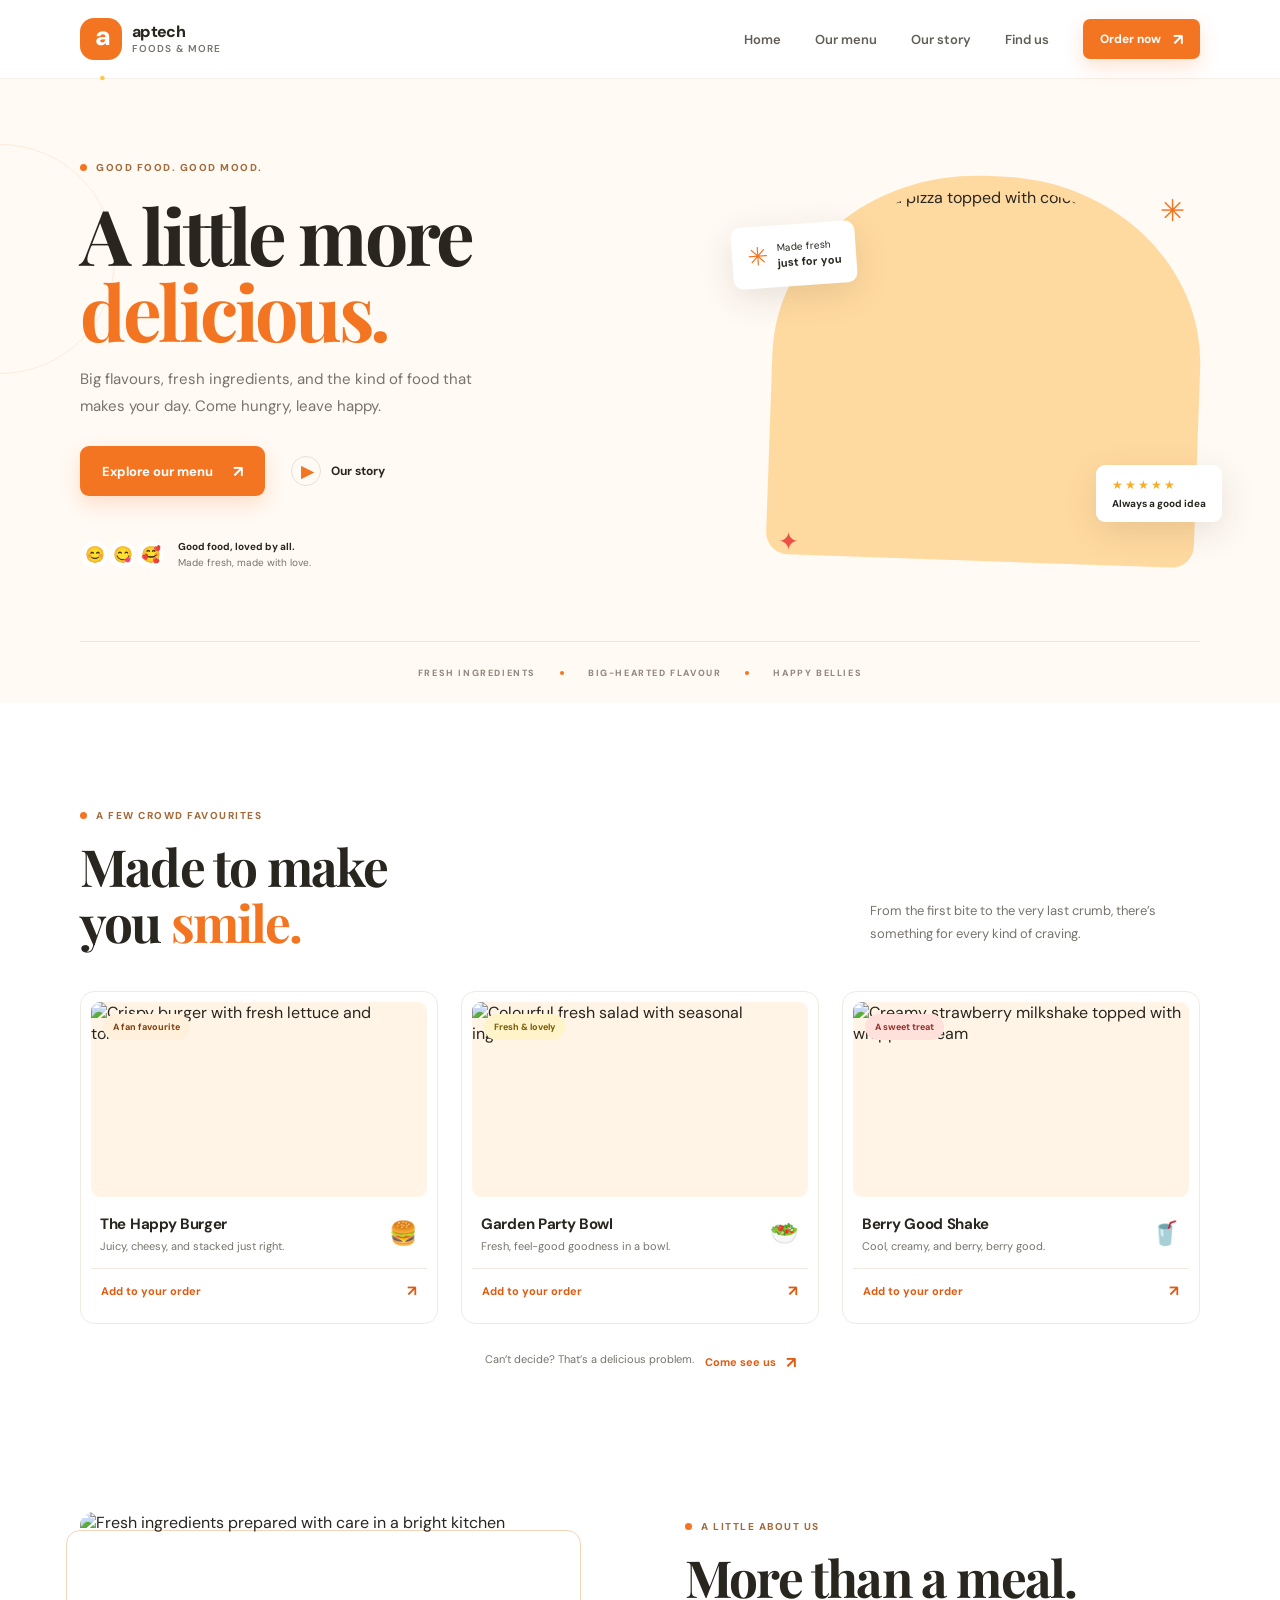
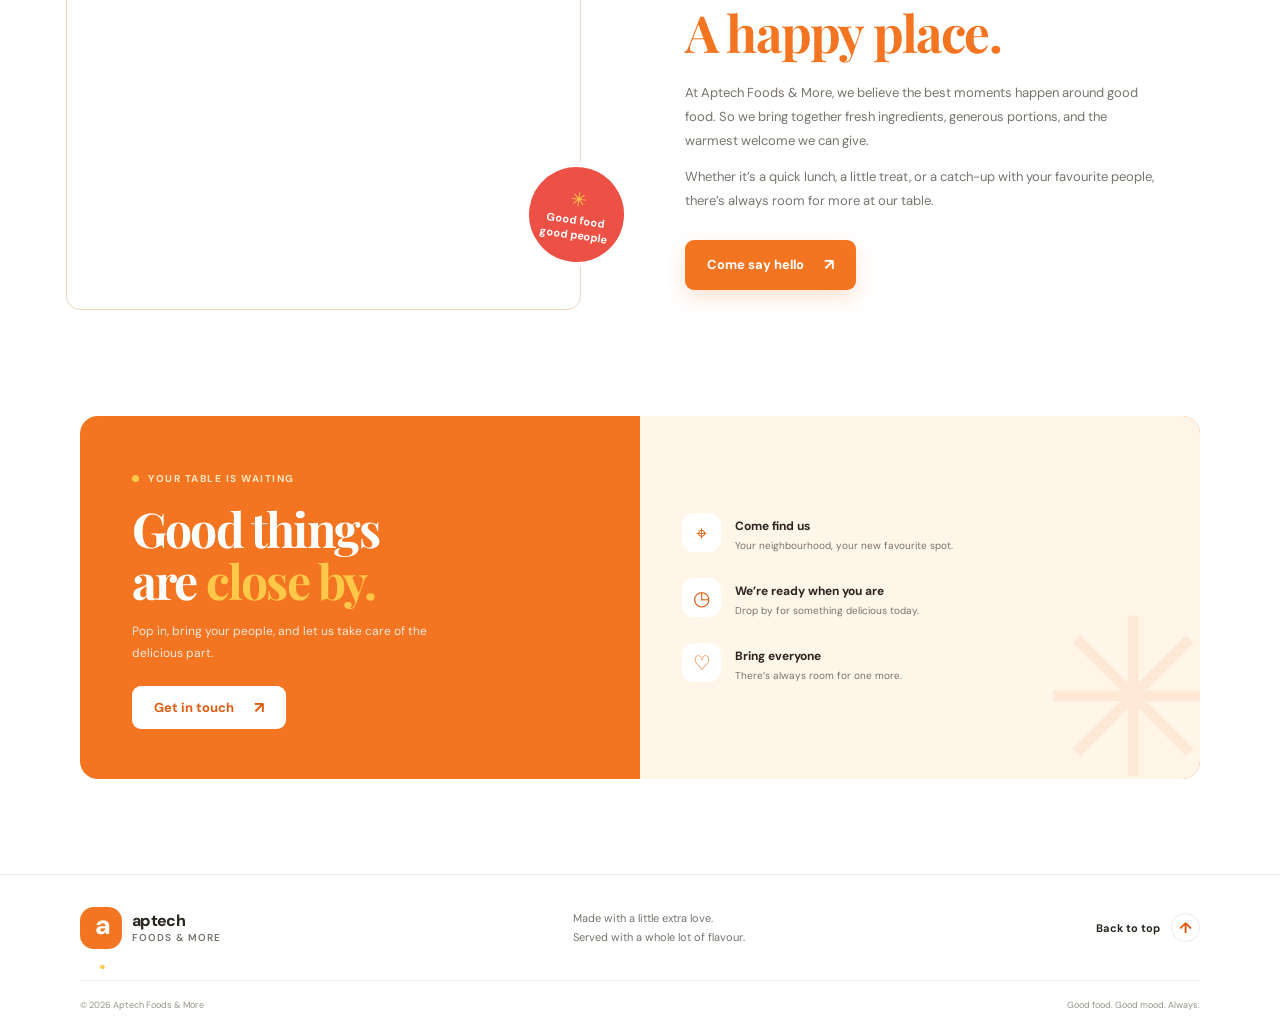
==== index.html @ 1d695ef2 "worked on the landing page" ====
<!DOCTYPE html>
<html lang="en">
<head>
  <meta charset="UTF-8">
  <meta name="viewport" content="width=device-width, initial-scale=1.0">
  <meta name="theme-color" content="#fffaf4">
  <meta name="description" content="Freshly made, joyfully served. Discover the bold flavours and feel-good food at Aptech Foods & More.">
  <title>Aptech Foods & More | A little more delicious</title>
  <link rel="preconnect" href="https://fonts.googleapis.com">
  <link rel="preconnect" href="https://fonts.gstatic.com" crossorigin>
  <link href="https://fonts.googleapis.com/css2?family=DM+Sans:wght@400;500;600;700;800&family=Playfair+Display:wght@700;800&display=swap" rel="stylesheet">
  <link rel="stylesheet" href="styles.css">
  <script src="script.js" defer></script>
</head>
<body>
  <header class="site-header">
    <nav class="nav container" aria-label="Main navigation">
      <a class="brand" href="#home" aria-label="Aptech Foods and More home">
        <span class="brand-mark" aria-hidden="true">a<span>.</span></span>
        <span class="brand-name">aptech <small>foods &amp; more</small></span>
      </a>
      <button class="menu-toggle" type="button" aria-label="Open navigation menu" aria-expanded="false" aria-controls="nav-links">
        <span></span><span></span>
      </button>
      <div class="nav-links" id="nav-links">
        <a href="#home">Home</a>
        <a href="#menu">Our menu</a>
        <a href="#story">Our story</a>
        <a href="#visit">Find us</a>
        <a class="button button-small nav-order" href="#menu">Order now <span aria-hidden="true">↗</span></a>
      </div>
    </nav>
  </header>

  <main>
    <section class="hero section-pad" id="home">
      <div class="hero-content container">
        <div class="hero-copy">
          <span class="eyebrow"><span class="eyebrow-dot"></span> GOOD FOOD. GOOD MOOD.</span>
          <h1>A little more<br> <span>delicious.</span></h1>
          <p>Big flavours, fresh ingredients, and the kind of food that makes your day. Come hungry, leave happy.</p>
          <div class="hero-actions">
            <a class="button" href="#menu">Explore our menu <span aria-hidden="true">↗</span></a>
            <a class="text-link" href="#story"><span class="play-icon" aria-hidden="true">▶</span> Our story</a>
          </div>
          <div class="hero-social-proof">
            <div class="avatar-stack" aria-hidden="true">
              <span>😊</span><span>😋</span><span>🥰</span>
            </div>
            <div><strong>Good food, loved by all.</strong><small>Made fresh, made with love.</small></div>
          </div>
        </div>
        <div class="hero-visual">
          <div class="hero-image-wrap">
            <img class="hero-image" src="https://images.unsplash.com/photo-1565299624946-b28f40a0ae38?auto=format&fit=crop&w=1100&q=85" alt="Freshly baked pizza topped with colourful vegetables" fetchpriority="high">
          </div>
          <div class="floating-note"><span class="note-star" aria-hidden="true">✳</span><span>Made fresh<br><strong>just for you</strong></span></div>
          <div class="floating-rating"><span aria-hidden="true">★★★★★</span><strong>Always a good idea</strong></div>
          <span class="hero-sparkle sparkle-one" aria-hidden="true">✳</span>
          <span class="hero-sparkle sparkle-two" aria-hidden="true">✦</span>
        </div>
      </div>
      <div class="hero-bottom container">
        <span>FRESH INGREDIENTS</span><span class="bottom-divider"></span><span>BIG-HEARTED FLAVOUR</span><span class="bottom-divider"></span><span>HAPPY BELLIES</span>
      </div>
    </section>

    <section class="menu-section section-pad" id="menu">
      <div class="container">
        <div class="section-heading">
          <div><span class="eyebrow"><span class="eyebrow-dot"></span> A FEW CROWD FAVOURITES</span><h2>Made to make<br>you <span>smile.</span></h2></div>
          <p>From the first bite to the very last crumb, there’s something for every kind of craving.</p>
        </div>
        <div class="menu-grid">
          <article class="menu-card">
            <div class="menu-image"><img src="https://images.unsplash.com/photo-1565299507177-b0ac66763828?auto=format&fit=crop&w=800&q=80" alt="Crispy burger with fresh lettuce and tomato" loading="lazy"><span class="menu-tag">A fan favourite</span></div>
            <div class="menu-info"><div><h3>The Happy Burger</h3><p>Juicy, cheesy, and stacked just right.</p></div><span class="menu-emoji" aria-hidden="true">🍔</span></div>
            <button class="menu-order" type="button" data-item="The Happy Burger">Add to your order <span aria-hidden="true">↗</span></button>
          </article>
          <article class="menu-card">
            <div class="menu-image"><img src="https://images.unsplash.com/photo-1579751626657-72bc17010498?auto=format&fit=crop&w=800&q=80" alt="Colourful fresh salad with seasonal ingredients" loading="lazy"><span class="menu-tag tag-yellow">Fresh &amp; lovely</span></div>
            <div class="menu-info"><div><h3>Garden Party Bowl</h3><p>Fresh, feel-good goodness in a bowl.</p></div><span class="menu-emoji" aria-hidden="true">🥗</span></div>
            <button class="menu-order" type="button" data-item="Garden Party Bowl">Add to your order <span aria-hidden="true">↗</span></button>
          </article>
          <article class="menu-card">
            <div class="menu-image"><img src="https://images.unsplash.com/photo-1570197788417-0e82375c9371?auto=format&fit=crop&w=800&q=80" alt="Creamy strawberry milkshake topped with whipped cream" loading="lazy"><span class="menu-tag tag-red">A sweet treat</span></div>
            <div class="menu-info"><div><h3>Berry Good Shake</h3><p>Cool, creamy, and berry, berry good.</p></div><span class="menu-emoji" aria-hidden="true">🥤</span></div>
            <button class="menu-order" type="button" data-item="Berry Good Shake">Add to your order <span aria-hidden="true">↗</span></button>
          </article>
        </div>
        <div class="menu-bottom"><span>Can’t decide? That’s a delicious problem.</span><a class="text-link" href="#visit">Come see us <span aria-hidden="true">↗</span></a></div>
      </div>
    </section>

    <section class="story-section section-pad" id="story">
      <div class="container story-grid">
        <div class="story-visual">
          <img src="https://images.unsplash.com/photo-1556911220-e15b29be8c8f?auto=format&fit=crop&w=1100&q=85" alt="Fresh ingredients prepared with care in a bright kitchen" loading="lazy">
          <div class="story-sticker"><span>✳</span><strong>Good food<br>good people</strong></div>
        </div>
        <div class="story-copy">
          <span class="eyebrow"><span class="eyebrow-dot"></span> A LITTLE ABOUT US</span>
          <h2>More than a meal.<br><span>A happy place.</span></h2>
          <p>At Aptech Foods &amp; More, we believe the best moments happen around good food. So we bring together fresh ingredients, generous portions, and the warmest welcome we can give.</p>
          <p>Whether it’s a quick lunch, a little treat, or a catch-up with your favourite people, there’s always room for more at our table.</p>
          <a class="button" href="#visit">Come say hello <span aria-hidden="true">↗</span></a>
        </div>
      </div>
    </section>

    <section class="visit-section section-pad" id="visit">
      <div class="container visit-card">
        <div class="visit-copy">
          <span class="eyebrow"><span class="eyebrow-dot"></span> YOUR TABLE IS WAITING</span>
          <h2>Good things<br>are <span>close by.</span></h2>
          <p>Pop in, bring your people, and let us take care of the delicious part.</p>
          <a class="button button-light" href="mailto:hello@aptechfoods.com?subject=Hello%20Aptech%20Foods">Get in touch <span aria-hidden="true">↗</span></a>
        </div>
        <div class="visit-details">
          <div><span class="detail-icon" aria-hidden="true">⌖</span><div><strong>Come find us</strong><p>Your neighbourhood, your new favourite spot.</p></div></div>
          <div><span class="detail-icon" aria-hidden="true">◷</span><div><strong>We’re ready when you are</strong><p>Drop by for something delicious today.</p></div></div>
          <div><span class="detail-icon" aria-hidden="true">♡</span><div><strong>Bring everyone</strong><p>There’s always room for one more.</p></div></div>
          <span class="visit-decoration" aria-hidden="true">✳</span>
        </div>
      </div>
    </section>
  </main>

  <footer class="footer">
    <div class="container footer-main">
      <a class="brand footer-brand" href="#home"><span class="brand-mark">a<span>.</span></span><span class="brand-name">aptech <small>foods &amp; more</small></span></a>
      <p>Made with a little extra love.<br>Served with a whole lot of flavour.</p>
      <a class="back-top" href="#home">Back to top <span aria-hidden="true">↑</span></a>
    </div>
    <div class="container footer-bottom"><span>© <span id="year"></span> Aptech Foods &amp; More</span><span>Good food. Good mood. Always.</span></div>
  </footer>

  <div class="toast" role="status" aria-live="polite"></div>
</body>
</html>
---- styles.css ----
:root {
  --orange: #f47521;
  --orange-dark: #df5b10;
  --yellow: #ffc849;
  --red: #ed5145;
  --ink: #29251f;
  --muted: #77736d;
  --cream: #fffaf4;
  --line: #f0eae2;
  --font-body: "DM Sans", sans-serif;
  --font-display: "Playfair Display", Georgia, serif;
}

*, *::before, *::after { box-sizing: border-box; }
html { scroll-behavior: smooth; scroll-padding-top: 88px; }
body { margin: 0; color: var(--ink); background: #fff; font-family: var(--font-body); -webkit-font-smoothing: antialiased; }
img { display: block; max-width: 100%; }
a { color: inherit; text-decoration: none; }
button { font: inherit; }
.container { width: min(1120px, calc(100% - 48px)); margin-inline: auto; }
.section-pad { padding-block: 104px; }

.site-header { position: sticky; top: 0; z-index: 10; background: rgba(255, 255, 255, .94); border-bottom: 1px solid rgba(240, 234, 226, .7); backdrop-filter: blur(14px); }
.nav { display: flex; height: 78px; align-items: center; justify-content: space-between; }
.brand { display: inline-flex; align-items: center; gap: 10px; }
.brand-mark { display: grid; width: 42px; height: 42px; place-items: center; border-radius: 14px; color: white; background: var(--orange); font-size: 27px; font-weight: 800; letter-spacing: -3px; }
.brand-mark span { color: var(--yellow); }
.brand-name { font-size: 16px; font-weight: 800; line-height: 1.05; letter-spacing: -.7px; }
.brand-name small { display: block; margin-top: 3px; color: var(--muted); font-size: 10px; font-weight: 600; letter-spacing: 1.1px; text-transform: uppercase; }
.nav-links { display: flex; align-items: center; gap: 34px; }
.nav-links > a:not(.button) { color: #625d57; font-size: 13px; font-weight: 600; transition: color .2s ease; }
.nav-links > a:not(.button):hover { color: var(--orange-dark); }
.button { display: inline-flex; min-height: 50px; align-items: center; justify-content: center; gap: 20px; padding: 0 22px; border: 0; border-radius: 9px; color: #fff; background: var(--orange); font-size: 13px; font-weight: 700; box-shadow: 0 8px 20px rgba(244, 117, 33, .2); transition: transform .2s ease, background .2s ease, box-shadow .2s ease; }
.button:hover { transform: translateY(-2px); background: var(--orange-dark); box-shadow: 0 11px 24px rgba(244, 117, 33, .27); }
.button span, .text-link span:last-child { font-size: 16px; }
.button-small { min-height: 40px; padding-inline: 17px; border-radius: 7px; gap: 12px; font-size: 12px; }
.menu-toggle { display: none; }

.hero { position: relative; overflow: hidden; padding-top: 72px; padding-bottom: 0; background: var(--cream); }
.hero::before { position: absolute; top: 65px; left: -115px; width: 230px; height: 230px; border: 1px solid rgba(244, 117, 33, .12); border-radius: 50%; content: ""; }
.hero-content { display: grid; min-height: 490px; grid-template-columns: .95fr 1.05fr; align-items: center; gap: 64px; padding-bottom: 55px; }
.hero-copy { position: relative; z-index: 1; padding-bottom: 12px; }
.eyebrow { display: inline-flex; align-items: center; gap: 9px; color: #a36b3c; font-size: 10px; font-weight: 800; letter-spacing: 1.5px; }
.eyebrow-dot { width: 7px; height: 7px; border-radius: 50%; background: var(--orange); }
h1, h2, h3, p { margin-top: 0; }
.hero h1 { margin: 20px 0 18px; font-family: var(--font-display); font-size: clamp(52px, 6vw, 78px); line-height: .99; letter-spacing: -3.3px; }
.hero h1 span, .section-heading h2 span, .story-copy h2 span, .visit-copy h2 span { color: var(--orange); }
.hero-copy > p { max-width: 405px; margin-bottom: 26px; color: var(--muted); font-size: 15px; line-height: 1.8; }
.hero-actions { display: flex; align-items: center; gap: 26px; }
.text-link { display: inline-flex; align-items: center; gap: 10px; font-size: 12px; font-weight: 700; transition: color .2s ease; }
.text-link:hover { color: var(--orange-dark); }
.play-icon { display: grid; width: 30px; height: 30px; place-items: center; padding-left: 2px; border: 1px solid #eadfd3; border-radius: 50%; color: var(--orange); font-size: 9px; }
.hero-social-proof { display: flex; align-items: center; gap: 12px; margin-top: 43px; }
.avatar-stack { display: flex; padding-left: 2px; }
.avatar-stack span { display: grid; width: 31px; height: 31px; margin-left: -3px; place-items: center; border: 2px solid var(--cream); border-radius: 50%; background: #fff; font-size: 16px; }
.hero-social-proof strong, .hero-social-proof small { display: block; }
.hero-social-proof strong { font-size: 10px; }
.hero-social-proof small { margin-top: 3px; color: var(--muted); font-size: 10px; }
.hero-visual { position: relative; max-width: 525px; margin-left: auto; }
.hero-image-wrap { position: relative; width: 100%; height: 385px; padding: 11px; border-radius: 48% 48% 22px 22px; background: #ffdaa0; transform: rotate(2deg); }
.hero-image { width: 100%; height: 100%; border-radius: 48% 48% 16px 16px; object-fit: cover; transform: rotate(-2deg); }
.floating-note { position: absolute; top: 48px; left: -40px; display: flex; align-items: center; gap: 9px; padding: 12px 15px; border-radius: 10px; background: white; box-shadow: 0 10px 35px rgba(68, 44, 22, .12); font-size: 10px; line-height: 1.5; transform: rotate(-4deg); }
.floating-note strong { font-size: 11px; }
.note-star { color: var(--orange); font-size: 25px; }
.floating-rating { position: absolute; right: -22px; bottom: 39px; display: grid; gap: 4px; padding: 12px 16px; border-radius: 9px; background: white; box-shadow: 0 10px 35px rgba(68, 44, 22, .12); font-size: 10px; }
.floating-rating span { color: #f6ae29; font-size: 12px; letter-spacing: 2px; }
.hero-sparkle { position: absolute; color: var(--orange); }
.sparkle-one { top: 15px; right: 15px; font-size: 30px; }
.sparkle-two { bottom: 3px; left: 6px; color: var(--red); font-size: 25px; }
.hero-bottom { display: flex; min-height: 62px; align-items: center; justify-content: center; gap: 24px; border-top: 1px solid #efe6da; color: #91887e; font-size: 9px; font-weight: 800; letter-spacing: 1.6px; }
.bottom-divider { width: 4px; height: 4px; border-radius: 50%; background: var(--orange); }

.menu-section { padding-top: 100px; }
.section-heading { display: flex; align-items: end; justify-content: space-between; gap: 30px; margin-bottom: 40px; }
.section-heading h2, .story-copy h2, .visit-copy h2 { margin: 15px 0 0; font-family: var(--font-display); font-size: clamp(39px, 4vw, 52px); line-height: 1.09; letter-spacing: -1.8px; }
.section-heading > p { max-width: 330px; margin-bottom: 5px; color: var(--muted); font-size: 13px; line-height: 1.8; }
.menu-grid { display: grid; grid-template-columns: repeat(3, 1fr); gap: 23px; }
.menu-card { overflow: hidden; padding: 10px; border: 1px solid var(--line); border-radius: 14px; background: white; transition: transform .25s ease, box-shadow .25s ease; }
.menu-card:hover { transform: translateY(-5px); box-shadow: 0 16px 36px rgba(51, 37, 21, .09); }
.menu-image { position: relative; overflow: hidden; height: 195px; border-radius: 9px; background: #fff4e6; }
.menu-image img { width: 100%; height: 100%; object-fit: cover; transition: transform .35s ease; }
.menu-card:hover .menu-image img { transform: scale(1.04); }
.menu-tag { position: absolute; top: 12px; left: 12px; padding: 7px 10px; border-radius: 20px; color: #813d0e; background: #fff0db; font-size: 9px; font-weight: 700; }
.tag-yellow { color: #795b05; background: #fff3c9; }
.tag-red { color: #942e27; background: #ffe1dc; }
.menu-info { display: flex; align-items: center; justify-content: space-between; padding: 17px 9px 15px; }
.menu-info h3 { margin-bottom: 5px; font-size: 15px; letter-spacing: -.3px; }
.menu-info p { margin: 0; color: var(--muted); font-size: 11px; }
.menu-emoji { font-size: 23px; }
.menu-order { display: flex; width: 100%; align-items: center; justify-content: space-between; padding: 12px 10px; border: 0; border-top: 1px solid var(--line); color: var(--orange-dark); background: transparent; cursor: pointer; font-size: 11px; font-weight: 700; transition: color .2s ease; }
.menu-order:hover { color: var(--red); }
.menu-order span { font-size: 15px; }
.menu-bottom { display: flex; justify-content: center; gap: 11px; margin-top: 28px; color: var(--muted); font-size: 11px; }
.menu-bottom .text-link { color: var(--orange-dark); font-size: 11px; }

.story-section { padding-top: 35px; }
.story-grid { display: grid; grid-template-columns: 1fr 1fr; align-items: center; gap: 90px; }
.story-visual { position: relative; height: 380px; }
.story-visual::before { position: absolute; top: 18px; left: -14px; width: 100%; height: 100%; border: 1px solid #f3d5b8; border-radius: 14px; content: ""; }
.story-visual > img { position: relative; width: 100%; height: 100%; border-radius: 14px; object-fit: cover; }
.story-sticker { position: absolute; right: -34px; bottom: 25px; display: grid; width: 105px; height: 105px; place-content: center; border: 5px solid white; border-radius: 50%; color: white; background: var(--red); text-align: center; transform: rotate(8deg); }
.story-sticker span { margin-bottom: 1px; color: var(--yellow); font-size: 19px; }
.story-sticker strong { font-size: 11px; line-height: 1.35; }
.story-copy h2 { margin-bottom: 20px; }
.story-copy > p { max-width: 470px; margin-bottom: 12px; color: var(--muted); font-size: 13px; line-height: 1.85; }
.story-copy .button { margin-top: 14px; }

.visit-section { padding-top: 20px; padding-bottom: 95px; }
.visit-card { display: grid; min-height: 330px; grid-template-columns: 1fr 1fr; overflow: hidden; border-radius: 18px; background: var(--orange); }
.visit-copy { padding: 50px 52px; color: white; }
.visit-copy .eyebrow { color: #ffe5bf; }
.visit-copy .eyebrow-dot { background: var(--yellow); }
.visit-copy h2 { margin-bottom: 15px; font-size: 48px; }
.visit-copy h2 span { color: var(--yellow); }
.visit-copy > p { max-width: 320px; margin-bottom: 22px; color: rgba(255,255,255,.84); font-size: 12px; line-height: 1.8; }
.button-light { min-height: 43px; color: var(--orange-dark); background: white; box-shadow: none; }
.button-light:hover { color: var(--orange-dark); background: #fff3dc; box-shadow: none; }
.visit-details { position: relative; display: grid; align-content: center; gap: 26px; overflow: hidden; padding: 38px 42px; background: #fff5e9; }
.visit-details > div { position: relative; z-index: 1; display: flex; align-items: center; gap: 14px; }
.detail-icon { display: grid; width: 39px; height: 39px; flex: 0 0 auto; place-items: center; border-radius: 12px; color: var(--orange-dark); background: white; font-size: 20px; }
.visit-details strong { font-size: 12px; }
.visit-details p { margin: 4px 0 0; color: var(--muted); font-size: 10px; }
.visit-decoration { position: absolute; right: -25px; bottom: -65px; color: rgba(244, 117, 33, .09); font-size: 220px; }

.footer { border-top: 1px solid var(--line); }
.footer-main { display: flex; min-height: 105px; align-items: center; justify-content: space-between; }
.footer-main > p { margin: 0; color: var(--muted); font-size: 11px; line-height: 1.7; }
.back-top { display: inline-flex; align-items: center; gap: 11px; font-size: 11px; font-weight: 700; }
.back-top span { display: grid; width: 29px; height: 29px; place-items: center; border: 1px solid var(--line); border-radius: 50%; color: var(--orange-dark); font-size: 15px; }
.footer-bottom { display: flex; min-height: 48px; align-items: center; justify-content: space-between; border-top: 1px solid var(--line); color: #98928b; font-size: 9px; }
.toast { position: fixed; right: 24px; bottom: 24px; z-index: 20; padding: 13px 18px; border-radius: 10px; color: white; background: var(--ink); box-shadow: 0 8px 25px rgba(0, 0, 0, .17); font-size: 12px; opacity: 0; pointer-events: none; transform: translateY(12px); transition: opacity .2s ease, transform .2s ease; }
.toast.is-visible { opacity: 1; transform: translateY(0); }

@media (min-width: 1400px) { .hero-content { min-height: 535px; } .hero-image-wrap { height: 420px; } }
@media (max-width: 900px) {
  .section-pad { padding-block: 78px; }
  .hero { padding-top: 55px; padding-bottom: 0; }
  .hero-content { min-height: 420px; grid-template-columns: 1fr 1fr; gap: 35px; }
  .hero-image-wrap { height: 325px; }
  .floating-rating { right: -9px; }
  .story-grid { gap: 55px; }
  .visit-copy { padding-inline: 35px; }
  .visit-details { padding-inline: 30px; }
}
@media (max-width: 680px) {
  html { scroll-padding-top: 72px; }
  .container { width: min(100% - 36px, 460px); }
  .section-pad { padding-block: 68px; }
  .nav { height: 68px; }
  .menu-toggle { display: grid; width: 40px; height: 40px; align-content: center; justify-items: center; gap: 6px; border: 1px solid var(--line); border-radius: 9px; background: white; cursor: pointer; }
  .menu-toggle span { width: 17px; height: 2px; border-radius: 2px; background: var(--ink); transition: transform .2s ease; }
  .menu-toggle[aria-expanded="true"] span:first-child { transform: translateY(4px) rotate(45deg); }
  .menu-toggle[aria-expanded="true"] span:last-child { transform: translateY(-4px) rotate(-45deg); }
  .nav-links { position: absolute; top: 67px; right: 0; left: 0; display: none; align-items: stretch; gap: 0; padding: 10px 18px 18px; border-bottom: 1px solid var(--line); background: white; box-shadow: 0 12px 18px rgba(41, 37, 31, .06); }
  .nav-links.is-open { display: flex; flex-direction: column; }
  .nav-links > a:not(.button) { padding: 13px 3px; border-bottom: 1px solid #f5f1eb; }
  .nav-links .nav-order { margin-top: 13px; }
  .hero { padding-top: 48px; }
  .hero-content { grid-template-columns: 1fr; gap: 38px; padding-bottom: 36px; }
  .hero h1 { font-size: clamp(56px, 14vw, 72px); }
  .hero-copy > p { max-width: 365px; font-size: 14px; }
  .hero-social-proof { margin-top: 30px; }
  .hero-visual { width: 88%; margin: 0 auto; }
  .hero-image-wrap { height: 290px; }
  .floating-note { left: -24px; }
  .floating-rating { right: -19px; bottom: 24px; }
  .hero-bottom { min-height: 55px; gap: 10px; font-size: 7px; letter-spacing: .8px; }
  .section-heading { display: block; margin-bottom: 28px; }
  .section-heading > p { margin-top: 14px; }
  .menu-grid { grid-template-columns: 1fr; gap: 15px; }
  .menu-card { display: grid; grid-template-columns: 120px 1fr; gap: 0 12px; padding: 9px; }
  .menu-image { grid-row: span 2; height: 118px; }
  .menu-info { align-self: end; padding: 7px 0 9px; }
  .menu-info h3 { font-size: 13px; }
  .menu-info p { font-size: 10px; }
  .menu-emoji { display: none; }
  .menu-order { align-self: start; padding: 9px 0 2px; font-size: 10px; }
  .menu-bottom { flex-wrap: wrap; text-align: center; }
  .story-section { padding-top: 5px; }
  .story-grid { grid-template-columns: 1fr; gap: 38px; }
  .story-visual { height: 280px; margin-right: 12px; }
  .story-sticker { right: -22px; width: 90px; height: 90px; }
  .story-copy h2, .section-heading h2 { font-size: 43px; }
  .visit-section { padding-top: 10px; padding-bottom: 65px; }
  .visit-card { grid-template-columns: 1fr; }
  .visit-copy { padding: 36px 28px 30px; }
  .visit-copy h2 { font-size: 44px; }
  .visit-details { gap: 20px; padding: 28px; }
  .footer-main { min-height: 150px; flex-wrap: wrap; gap: 14px; padding-block: 22px; }
  .footer-main > p { order: 3; width: 100%; }
  .footer-bottom { gap: 12px; font-size: 8px; }
}
@media (prefers-reduced-motion: reduce) {
  *, *::before, *::after { scroll-behavior: auto !important; animation-duration: .01ms !important; animation-iteration-count: 1 !important; transition-duration: .01ms !important; }
}
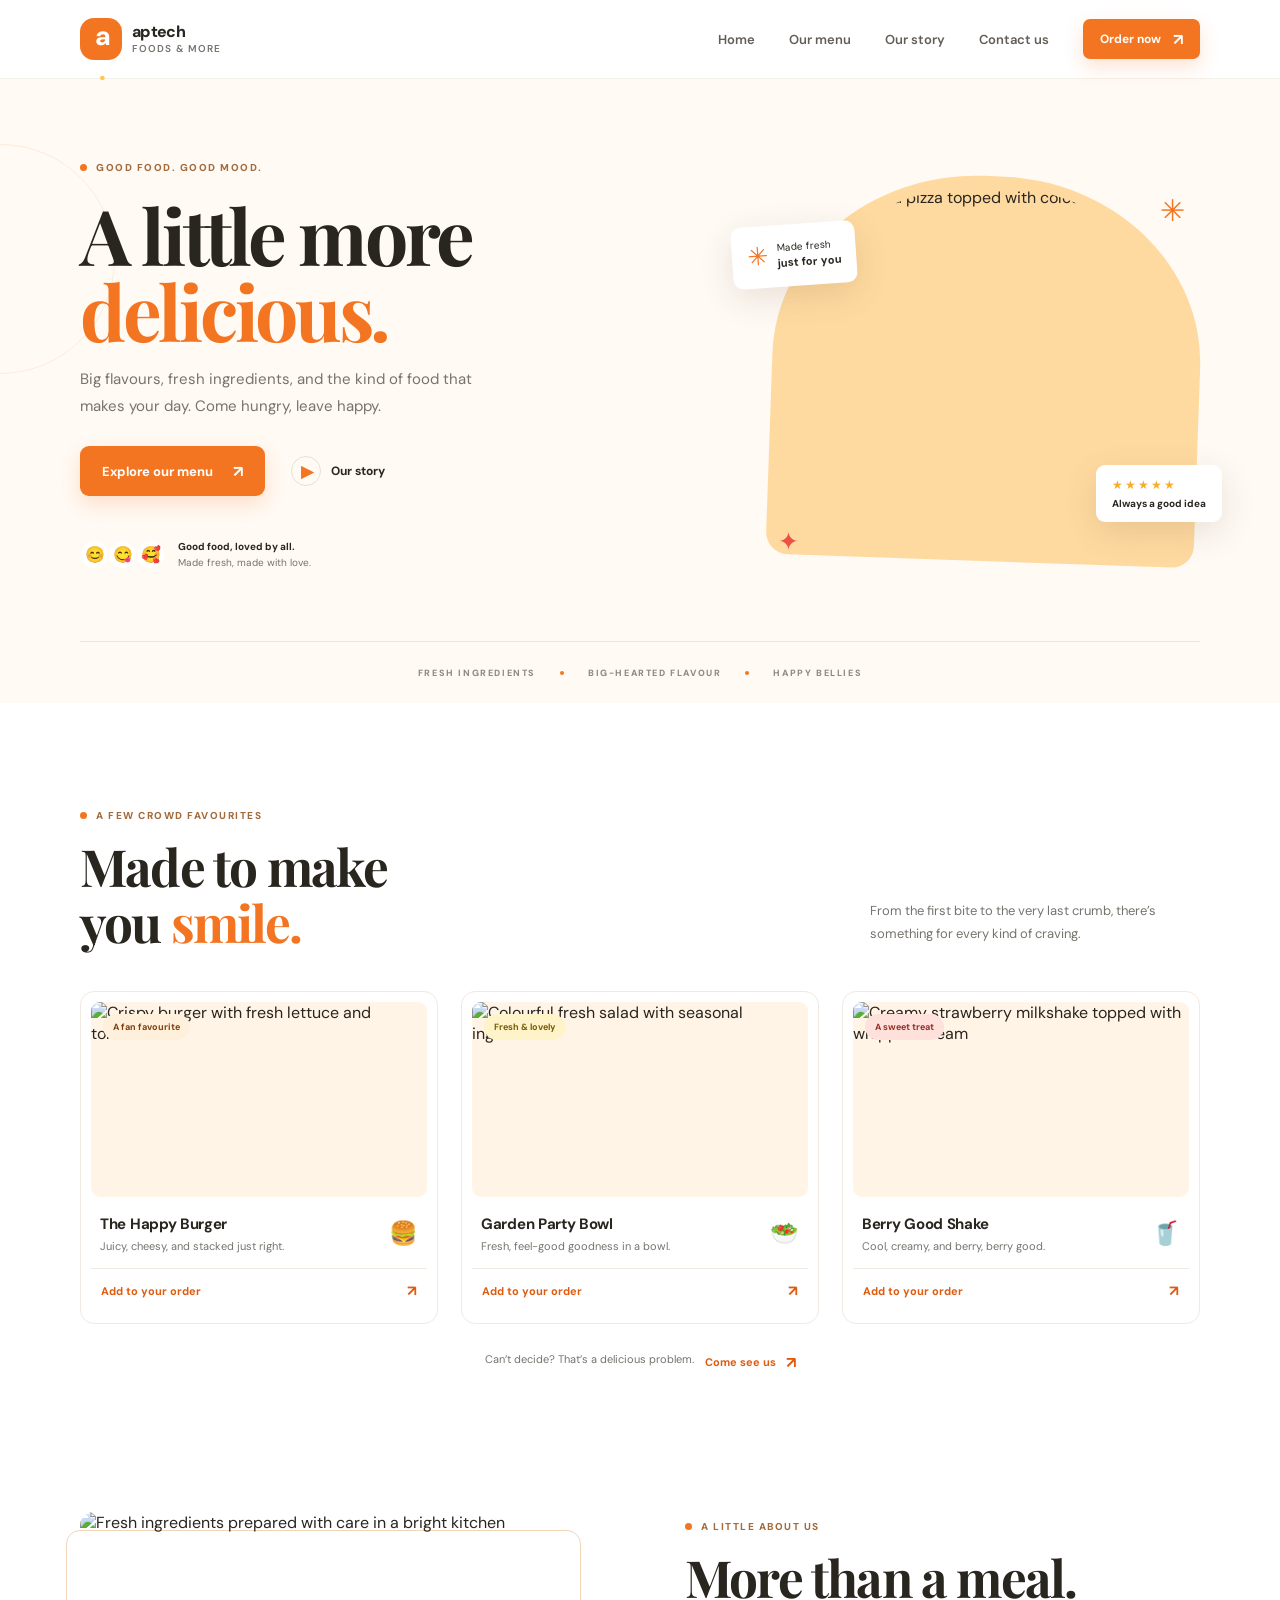
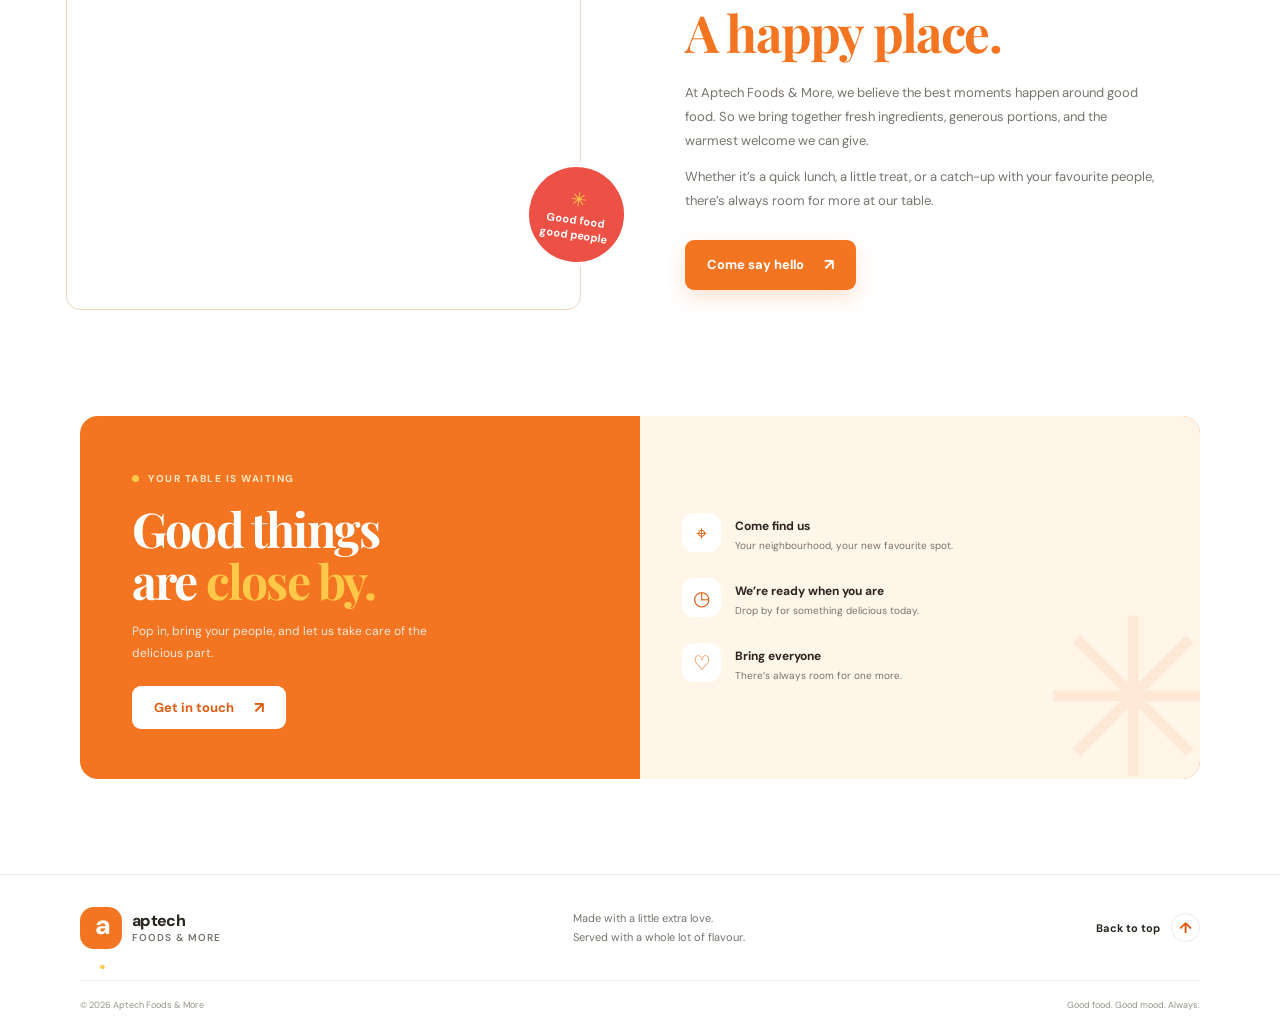
==== commit 730fa987: "contact us" ====
--- a/index.html
+++ b/index.html
@@ -26,8 +26,8 @@
         <a href="#home">Home</a>
         <a href="#menu">Our menu</a>
         <a href="#story">Our story</a>
-        <a href="#visit">Find us</a>
-        <a class="button button-small nav-order" href="#menu">Order now <span aria-hidden="true">↗</span></a>
+        <a href="contact.html">Contact us</a>
+        <a class="button button-small nav-order" href="order.html">Order now <span aria-hidden="true">↗</span></a>
       </div>
     </nav>
   </header>
@@ -75,17 +75,17 @@
           <article class="menu-card">
             <div class="menu-image"><img src="https://images.unsplash.com/photo-1565299507177-b0ac66763828?auto=format&fit=crop&w=800&q=80" alt="Crispy burger with fresh lettuce and tomato" loading="lazy"><span class="menu-tag">A fan favourite</span></div>
             <div class="menu-info"><div><h3>The Happy Burger</h3><p>Juicy, cheesy, and stacked just right.</p></div><span class="menu-emoji" aria-hidden="true">🍔</span></div>
-            <button class="menu-order" type="button" data-item="The Happy Burger">Add to your order <span aria-hidden="true">↗</span></button>
+            <button class="menu-order" type="button" data-item="happy-burger">Add to your order <span aria-hidden="true">↗</span></button>
           </article>
           <article class="menu-card">
             <div class="menu-image"><img src="https://images.unsplash.com/photo-1579751626657-72bc17010498?auto=format&fit=crop&w=800&q=80" alt="Colourful fresh salad with seasonal ingredients" loading="lazy"><span class="menu-tag tag-yellow">Fresh &amp; lovely</span></div>
             <div class="menu-info"><div><h3>Garden Party Bowl</h3><p>Fresh, feel-good goodness in a bowl.</p></div><span class="menu-emoji" aria-hidden="true">🥗</span></div>
-            <button class="menu-order" type="button" data-item="Garden Party Bowl">Add to your order <span aria-hidden="true">↗</span></button>
+            <button class="menu-order" type="button" data-item="garden-bowl">Add to your order <span aria-hidden="true">↗</span></button>
           </article>
           <article class="menu-card">
             <div class="menu-image"><img src="https://images.unsplash.com/photo-1570197788417-0e82375c9371?auto=format&fit=crop&w=800&q=80" alt="Creamy strawberry milkshake topped with whipped cream" loading="lazy"><span class="menu-tag tag-red">A sweet treat</span></div>
             <div class="menu-info"><div><h3>Berry Good Shake</h3><p>Cool, creamy, and berry, berry good.</p></div><span class="menu-emoji" aria-hidden="true">🥤</span></div>
-            <button class="menu-order" type="button" data-item="Berry Good Shake">Add to your order <span aria-hidden="true">↗</span></button>
+            <button class="menu-order" type="button" data-item="berry-shake">Add to your order <span aria-hidden="true">↗</span></button>
           </article>
         </div>
         <div class="menu-bottom"><span>Can’t decide? That’s a delicious problem.</span><a class="text-link" href="#visit">Come see us <span aria-hidden="true">↗</span></a></div>
@@ -114,7 +114,7 @@
           <span class="eyebrow"><span class="eyebrow-dot"></span> YOUR TABLE IS WAITING</span>
           <h2>Good things<br>are <span>close by.</span></h2>
           <p>Pop in, bring your people, and let us take care of the delicious part.</p>
-          <a class="button button-light" href="mailto:hello@aptechfoods.com?subject=Hello%20Aptech%20Foods">Get in touch <span aria-hidden="true">↗</span></a>
+          <a class="button button-light" href="contact.html">Get in touch <span aria-hidden="true">↗</span></a>
         </div>
         <div class="visit-details">
           <div><span class="detail-icon" aria-hidden="true">⌖</span><div><strong>Come find us</strong><p>Your neighbourhood, your new favourite spot.</p></div></div>
--- a/styles.css
+++ b/styles.css
@@ -131,9 +131,112 @@
 .toast { position: fixed; right: 24px; bottom: 24px; z-index: 20; padding: 13px 18px; border-radius: 10px; color: white; background: var(--ink); box-shadow: 0 8px 25px rgba(0, 0, 0, .17); font-size: 12px; opacity: 0; pointer-events: none; transform: translateY(12px); transition: opacity .2s ease, transform .2s ease; }
 .toast.is-visible { opacity: 1; transform: translateY(0); }
 
+.order-page { min-height: calc(100vh - 174px); padding-block: 58px 88px; background: var(--cream); }
+.order-heading { margin-bottom: 38px; }
+.order-heading h1 { margin: 15px 0 11px; font-family: var(--font-display); font-size: clamp(48px, 6vw, 68px); line-height: 1; letter-spacing: -2.5px; }
+.order-heading h1 span { color: var(--orange); }
+.order-heading > p { max-width: 440px; margin-bottom: 0; color: var(--muted); font-size: 13px; line-height: 1.8; }
+.order-layout { display: grid; grid-template-columns: minmax(0, 1.45fr) minmax(300px, .85fr); align-items: start; gap: 28px; }
+.order-menu, .cart-card { padding: 24px; border: 1px solid var(--line); border-radius: 14px; background: white; }
+.order-section-heading h2 { margin: 8px 0 18px; font-size: 18px; letter-spacing: -.4px; }
+.order-section-heading .eyebrow { font-size: 9px; }
+.order-product-list { display: grid; gap: 11px; }
+.order-product { display: grid; grid-template-columns: 78px minmax(0, 1fr) 38px; align-items: center; gap: 14px; padding: 10px; border: 1px solid var(--line); border-radius: 10px; }
+.order-product > img { width: 78px; height: 78px; border-radius: 8px; object-fit: cover; }
+.order-product-info { min-width: 0; }
+.product-category { color: #a36b3c; font-size: 8px; font-weight: 800; letter-spacing: 1px; }
+.order-product-info h3 { margin: 4px 0; font-size: 13px; }
+.order-product-info p { margin: 0; color: var(--muted); font-size: 10px; line-height: 1.5; }
+.add-button { width: 36px; height: 36px; border: 0; border-radius: 9px; color: white; background: var(--orange); cursor: pointer; font-size: 23px; line-height: 1; transition: background .2s ease, transform .2s ease; }
+.add-button:hover { transform: scale(1.06); background: var(--orange-dark); }
+.order-sidebar { position: sticky; top: 100px; }
+.cart-heading { display: flex; align-items: center; justify-content: space-between; padding-bottom: 16px; border-bottom: 1px solid var(--line); }
+.cart-heading h2 { margin: 0; font-family: var(--font-display); font-size: 22px; }
+.cart-count { padding: 6px 9px; border-radius: 20px; color: #9a501c; background: #fff2e4; font-size: 10px; font-weight: 700; }
+.cart-items { display: grid; }
+.cart-item { display: flex; align-items: center; justify-content: space-between; gap: 12px; padding: 14px 0; border-bottom: 1px solid var(--line); }
+.cart-item strong { font-size: 11px; }
+.quantity-controls { display: flex; align-items: center; gap: 10px; }
+.quantity-controls button { display: grid; width: 27px; height: 27px; place-items: center; border: 1px solid var(--line); border-radius: 7px; color: var(--orange-dark); background: white; cursor: pointer; font-size: 16px; }
+.quantity-controls button:hover { background: #fff5e9; }
+.quantity-controls span { min-width: 12px; text-align: center; font-size: 11px; font-weight: 700; }
+.cart-empty { margin: 17px 0; color: var(--muted); font-size: 11px; line-height: 1.7; }
+.order-form { display: grid; gap: 9px; margin-top: 17px; }
+.order-form label { margin-top: 4px; font-size: 10px; font-weight: 700; }
+.order-form input { width: 100%; min-height: 42px; padding: 0 12px; border: 1px solid var(--line); border-radius: 8px; outline: none; color: var(--ink); background: white; font: inherit; font-size: 11px; }
+.order-form input:focus { border-color: var(--orange); box-shadow: 0 0 0 3px rgba(244, 117, 33, .12); }
+.place-order { width: 100%; min-height: 45px; margin-top: 7px; gap: 10px; cursor: pointer; font-size: 11px; }
+.place-order:disabled { cursor: not-allowed; opacity: .5; box-shadow: none; }
+.order-disclaimer { margin: 13px 0 0; color: var(--muted); font-size: 9px; line-height: 1.6; }
+.order-confirmation { margin-top: 22px; padding: 20px 24px; border: 1px solid #f3d5b8; border-radius: 12px; background: white; }
+.order-confirmation h2 { margin-bottom: 6px; font-family: var(--font-display); font-size: 22px; }
+.order-confirmation p { margin: 0; color: var(--muted); font-size: 12px; line-height: 1.7; }
+.order-page + .footer .footer-bottom > a { color: var(--orange-dark); font-weight: 700; }
+
+.contact-hero { position: relative; overflow: hidden; padding-top: 83px; background: var(--cream); }
+.contact-hero::before { position: absolute; top: 35px; right: -80px; width: 260px; height: 260px; border: 1px solid rgba(244, 117, 33, .13); border-radius: 50%; content: ""; }
+.contact-hero-grid { display: grid; grid-template-columns: minmax(0, .9fr) minmax(420px, 1.1fr); align-items: center; gap: 86px; }
+.contact-intro { position: relative; padding: 20px 0 30px; }
+.contact-intro h1 { margin: 20px 0 20px; font-family: var(--font-display); font-size: clamp(52px, 6vw, 76px); line-height: 1; letter-spacing: -3.1px; }
+.contact-intro h1 span { color: var(--orange); }
+.contact-intro > p { max-width: 415px; margin-bottom: 35px; color: var(--muted); font-size: 14px; line-height: 1.85; }
+.contact-direct { display: grid; gap: 17px; }
+.direct-link { display: inline-flex; width: fit-content; align-items: center; gap: 13px; transition: transform .2s ease; }
+.direct-link:hover { transform: translateX(4px); }
+.direct-icon { display: grid; width: 38px; height: 38px; place-items: center; border-radius: 11px; color: var(--orange-dark); background: white; box-shadow: 0 7px 20px rgba(68, 44, 22, .07); font-size: 17px; }
+.direct-link small, .direct-link strong { display: block; }
+.direct-link small { margin-bottom: 3px; color: #a36b3c; font-size: 9px; font-weight: 800; letter-spacing: 1.2px; text-transform: uppercase; }
+.direct-link strong { font-size: 12px; }
+.contact-scribble { position: absolute; right: 0; bottom: -9px; color: var(--orange); font-size: 31px; transform: rotate(12deg); }
+.contact-form-wrap { position: relative; z-index: 1; padding: 30px 31px 28px; border: 1px solid #f0e1d0; border-radius: 17px; background: white; box-shadow: 0 22px 55px rgba(80, 46, 16, .08); }
+.form-card-top { display: flex; align-items: center; justify-content: space-between; margin-bottom: 22px; padding-bottom: 17px; border-bottom: 1px solid var(--line); }
+.form-card-label { color: #a36b3c; font-size: 10px; font-weight: 800; letter-spacing: 1.5px; }
+.form-card-stamp { display: grid; width: 31px; height: 31px; place-items: center; border-radius: 10px; color: white; background: var(--orange); font-size: 19px; font-weight: 800; letter-spacing: -2px; transform: rotate(8deg); }
+.form-card-stamp span { color: var(--yellow); }
+.contact-form { display: grid; gap: 15px; }
+.form-row { display: grid; gap: 7px; }
+.form-row label { color: var(--ink); font-size: 10px; font-weight: 700; }
+.form-row input, .form-row select, .form-row textarea { width: 100%; border: 1px solid #ebe4dc; border-radius: 8px; outline: none; color: var(--ink); background: #fffdfb; font: inherit; font-size: 12px; transition: border-color .2s ease, box-shadow .2s ease; }
+.form-row input, .form-row select { height: 43px; padding: 0 12px; }
+.form-row textarea { min-height: 94px; padding: 12px; resize: vertical; }
+.form-row input::placeholder, .form-row textarea::placeholder { color: #b2aaa1; }
+.form-row input:focus, .form-row select:focus, .form-row textarea:focus { border-color: var(--orange); box-shadow: 0 0 0 3px rgba(244, 117, 33, .12); }
+.contact-submit { width: 100%; min-height: 46px; margin-top: 2px; cursor: pointer; }
+.form-note { margin: -3px 0 0; color: #9b948c; font-size: 9px; text-align: center; }
+.contact-success { padding: 12px 14px; border-radius: 8px; color: #52723f; background: #eff8e8; font-size: 11px; line-height: 1.55; }
+.contact-details-section { padding-top: 92px; padding-bottom: 106px; }
+.contact-section-heading { display: flex; align-items: end; justify-content: space-between; gap: 35px; margin-bottom: 38px; }
+.contact-section-heading h2 { margin: 15px 0 0; font-family: var(--font-display); font-size: clamp(40px, 4vw, 52px); line-height: 1.08; letter-spacing: -1.8px; }
+.contact-section-heading h2 span { color: var(--orange); }
+.contact-section-heading > p { max-width: 345px; margin: 0 0 5px; color: var(--muted); font-size: 13px; line-height: 1.8; }
+.contact-info-grid { display: grid; grid-template-columns: 1.05fr .95fr .95fr; gap: 16px; }
+.contact-info-card { position: relative; display: flex; min-height: 238px; flex-direction: column; justify-content: space-between; overflow: hidden; padding: 23px; border: 1px solid var(--line); border-radius: 14px; background: white; }
+.contact-location-card { color: white; border-color: var(--orange); background: var(--orange); }
+.info-card-icon { display: grid; width: 41px; height: 41px; place-items: center; border-radius: 12px; color: var(--orange-dark); background: #fff2e4; font-size: 22px; }
+.icon-yellow { color: #9a7100; background: #fff5ce; }
+.icon-red { color: #b53b31; background: #ffe5e2; }
+.contact-info-card > div:last-of-type { position: relative; z-index: 1; }
+.card-kicker { display: block; margin-bottom: 8px; color: #a36b3c; font-size: 9px; font-weight: 800; letter-spacing: 1.3px; }
+.contact-location-card .card-kicker { color: #ffe4ba; }
+.contact-info-card h3 { margin: 0 0 8px; font-family: var(--font-display); font-size: 22px; line-height: 1.1; letter-spacing: -.6px; }
+.contact-info-card p { max-width: 250px; margin: 0 0 16px; color: var(--muted); font-size: 11px; line-height: 1.7; }
+.contact-location-card p { color: rgba(255,255,255,.8); }
+.contact-info-card .text-link { color: var(--orange-dark); font-size: 10px; }
+.contact-location-card .text-link { color: white; }
+.location-spark { position: absolute; right: -19px; bottom: -48px; color: rgba(255,255,255,.14); font-size: 170px; }
+.hours-list { display: grid; gap: 11px; margin-top: 14px; }
+.hours-list span { display: grid; gap: 4px; padding-bottom: 10px; border-bottom: 1px solid var(--line); }
+.hours-list span:last-child { padding-bottom: 0; border-bottom: 0; }
+.hours-list strong, .hours-list b { font-size: 10px; }
+.hours-list b { color: var(--muted); font-weight: 500; }
+
 @media (min-width: 1400px) { .hero-content { min-height: 535px; } .hero-image-wrap { height: 420px; } }
 @media (max-width: 900px) {
   .section-pad { padding-block: 78px; }
+  .contact-hero { padding-top: 65px; }
+  .contact-hero-grid { grid-template-columns: minmax(0, .9fr) minmax(350px, 1.1fr); gap: 42px; }
+  .contact-intro h1 { font-size: clamp(47px, 6vw, 65px); }
+  .contact-form-wrap { padding-inline: 24px; }
   .hero { padding-top: 55px; padding-bottom: 0; }
   .hero-content { min-height: 420px; grid-template-columns: 1fr 1fr; gap: 35px; }
   .hero-image-wrap { height: 325px; }
@@ -141,6 +244,8 @@
   .story-grid { gap: 55px; }
   .visit-copy { padding-inline: 35px; }
   .visit-details { padding-inline: 30px; }
+  .order-layout { grid-template-columns: minmax(0, 1.2fr) minmax(270px, .8fr); gap: 16px; }
+  .order-menu, .cart-card { padding: 18px; }
 }
 @media (max-width: 680px) {
   html { scroll-padding-top: 72px; }
@@ -156,6 +261,17 @@
   .nav-links > a:not(.button) { padding: 13px 3px; border-bottom: 1px solid #f5f1eb; }
   .nav-links .nav-order { margin-top: 13px; }
   .hero { padding-top: 48px; }
+  .contact-hero { padding-top: 48px; }
+  .contact-hero-grid { grid-template-columns: 1fr; gap: 46px; }
+  .contact-intro { padding: 0; }
+  .contact-intro h1 { font-size: clamp(52px, 14vw, 72px); }
+  .contact-intro > p { font-size: 13px; }
+  .contact-form-wrap { padding: 23px 18px; }
+  .contact-details-section { padding-top: 68px; padding-bottom: 72px; }
+  .contact-section-heading { display: block; margin-bottom: 28px; }
+  .contact-section-heading > p { margin-top: 14px; }
+  .contact-info-grid { grid-template-columns: 1fr; gap: 14px; }
+  .contact-info-card { min-height: 220px; }
   .hero-content { grid-template-columns: 1fr; gap: 38px; padding-bottom: 36px; }
   .hero h1 { font-size: clamp(56px, 14vw, 72px); }
   .hero-copy > p { max-width: 365px; font-size: 14px; }
@@ -186,6 +302,11 @@
   .visit-copy { padding: 36px 28px 30px; }
   .visit-copy h2 { font-size: 44px; }
   .visit-details { gap: 20px; padding: 28px; }
+  .order-page { padding-block: 44px 65px; }
+  .order-heading { margin-bottom: 27px; }
+  .order-layout { grid-template-columns: 1fr; gap: 16px; }
+  .order-menu, .cart-card { padding: 16px; }
+  .order-sidebar { position: static; }
   .footer-main { min-height: 150px; flex-wrap: wrap; gap: 14px; padding-block: 22px; }
   .footer-main > p { order: 3; width: 100%; }
   .footer-bottom { gap: 12px; font-size: 8px; }
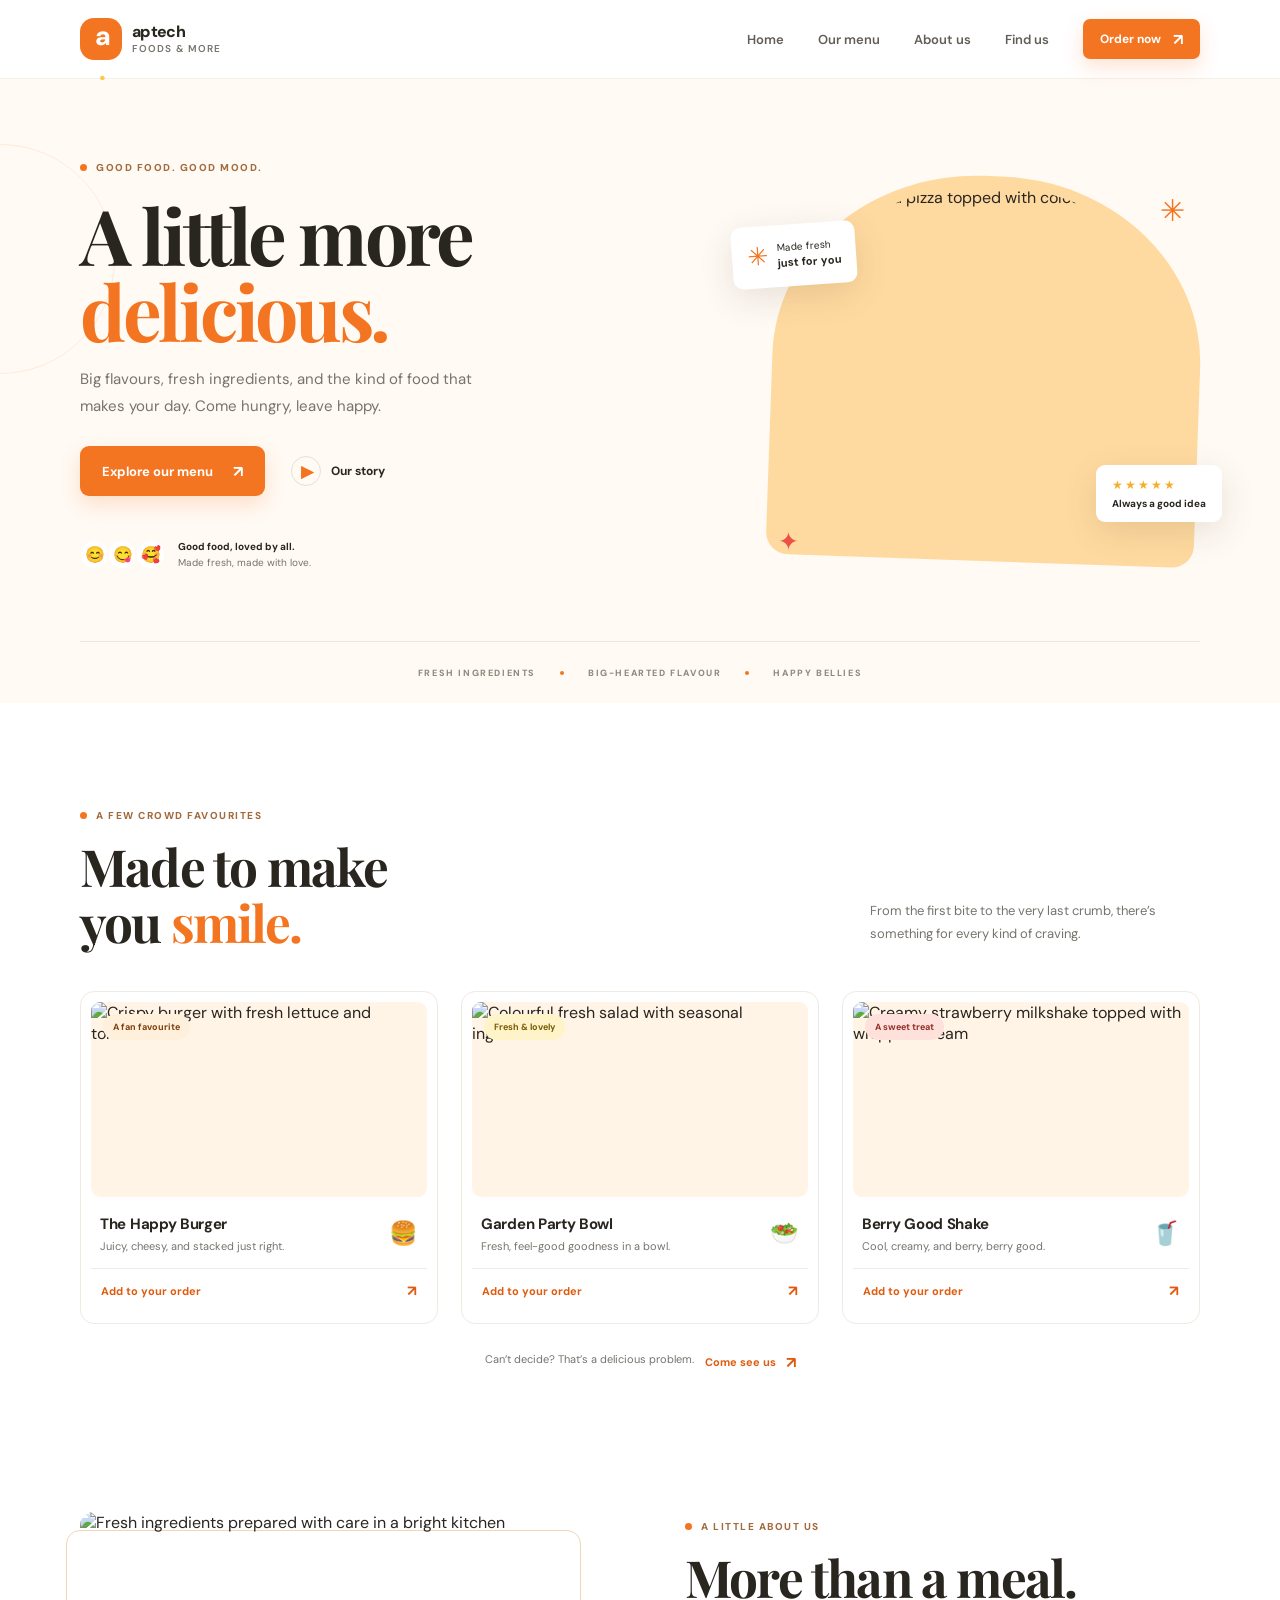
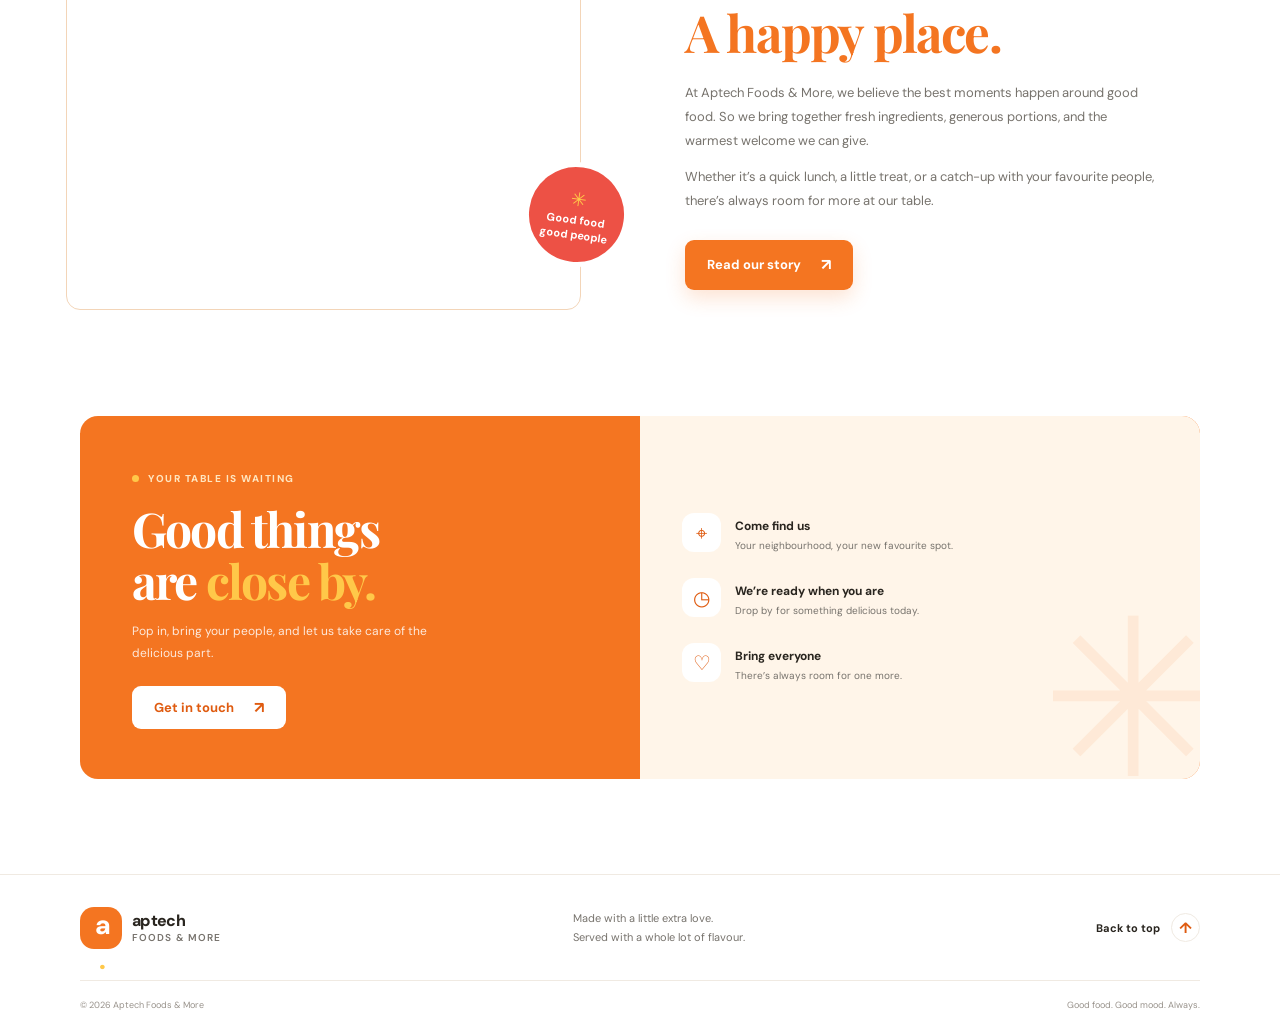
==== commit 35ebd454: "comment" ====
--- a/index.html
+++ b/index.html
@@ -25,8 +25,8 @@
       <div class="nav-links" id="nav-links">
         <a href="#home">Home</a>
         <a href="#menu">Our menu</a>
-        <a href="#story">Our story</a>
-        <a href="contact.html">Contact us</a>
+        <a href="about.html">About us</a>
+        <a href="#visit">Find us</a>
         <a class="button button-small nav-order" href="order.html">Order now <span aria-hidden="true">↗</span></a>
       </div>
     </nav>
@@ -41,7 +41,7 @@
           <p>Big flavours, fresh ingredients, and the kind of food that makes your day. Come hungry, leave happy.</p>
           <div class="hero-actions">
             <a class="button" href="#menu">Explore our menu <span aria-hidden="true">↗</span></a>
-            <a class="text-link" href="#story"><span class="play-icon" aria-hidden="true">▶</span> Our story</a>
+            <a class="text-link" href="about.html"><span class="play-icon" aria-hidden="true">▶</span> Our story</a>
           </div>
           <div class="hero-social-proof">
             <div class="avatar-stack" aria-hidden="true">
@@ -103,7 +103,7 @@
           <h2>More than a meal.<br><span>A happy place.</span></h2>
           <p>At Aptech Foods &amp; More, we believe the best moments happen around good food. So we bring together fresh ingredients, generous portions, and the warmest welcome we can give.</p>
           <p>Whether it’s a quick lunch, a little treat, or a catch-up with your favourite people, there’s always room for more at our table.</p>
-          <a class="button" href="#visit">Come say hello <span aria-hidden="true">↗</span></a>
+          <a class="button" href="about.html">Read our story <span aria-hidden="true">↗</span></a>
         </div>
       </div>
     </section>
@@ -114,7 +114,7 @@
           <span class="eyebrow"><span class="eyebrow-dot"></span> YOUR TABLE IS WAITING</span>
           <h2>Good things<br>are <span>close by.</span></h2>
           <p>Pop in, bring your people, and let us take care of the delicious part.</p>
-          <a class="button button-light" href="contact.html">Get in touch <span aria-hidden="true">↗</span></a>
+          <a class="button button-light" href="mailto:hello@aptechfoods.com?subject=Hello%20Aptech%20Foods">Get in touch <span aria-hidden="true">↗</span></a>
         </div>
         <div class="visit-details">
           <div><span class="detail-icon" aria-hidden="true">⌖</span><div><strong>Come find us</strong><p>Your neighbourhood, your new favourite spot.</p></div></div>
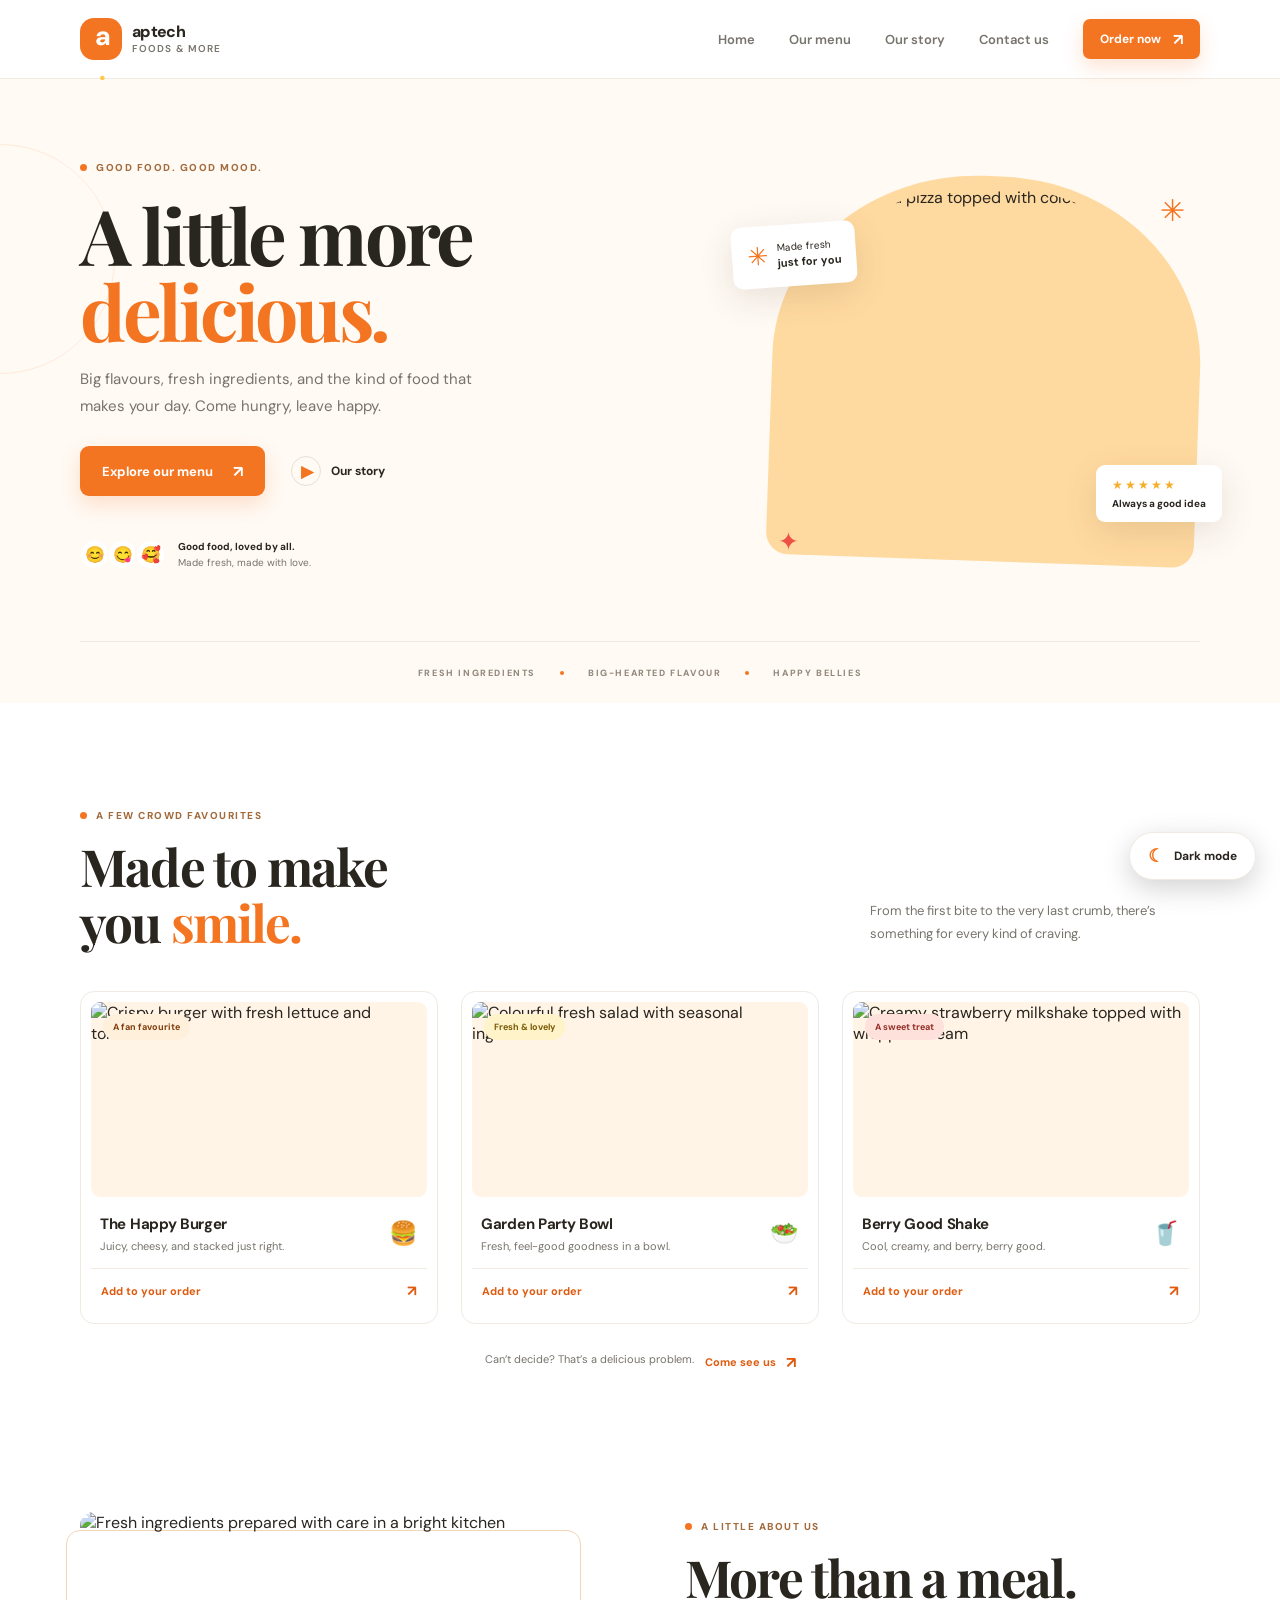
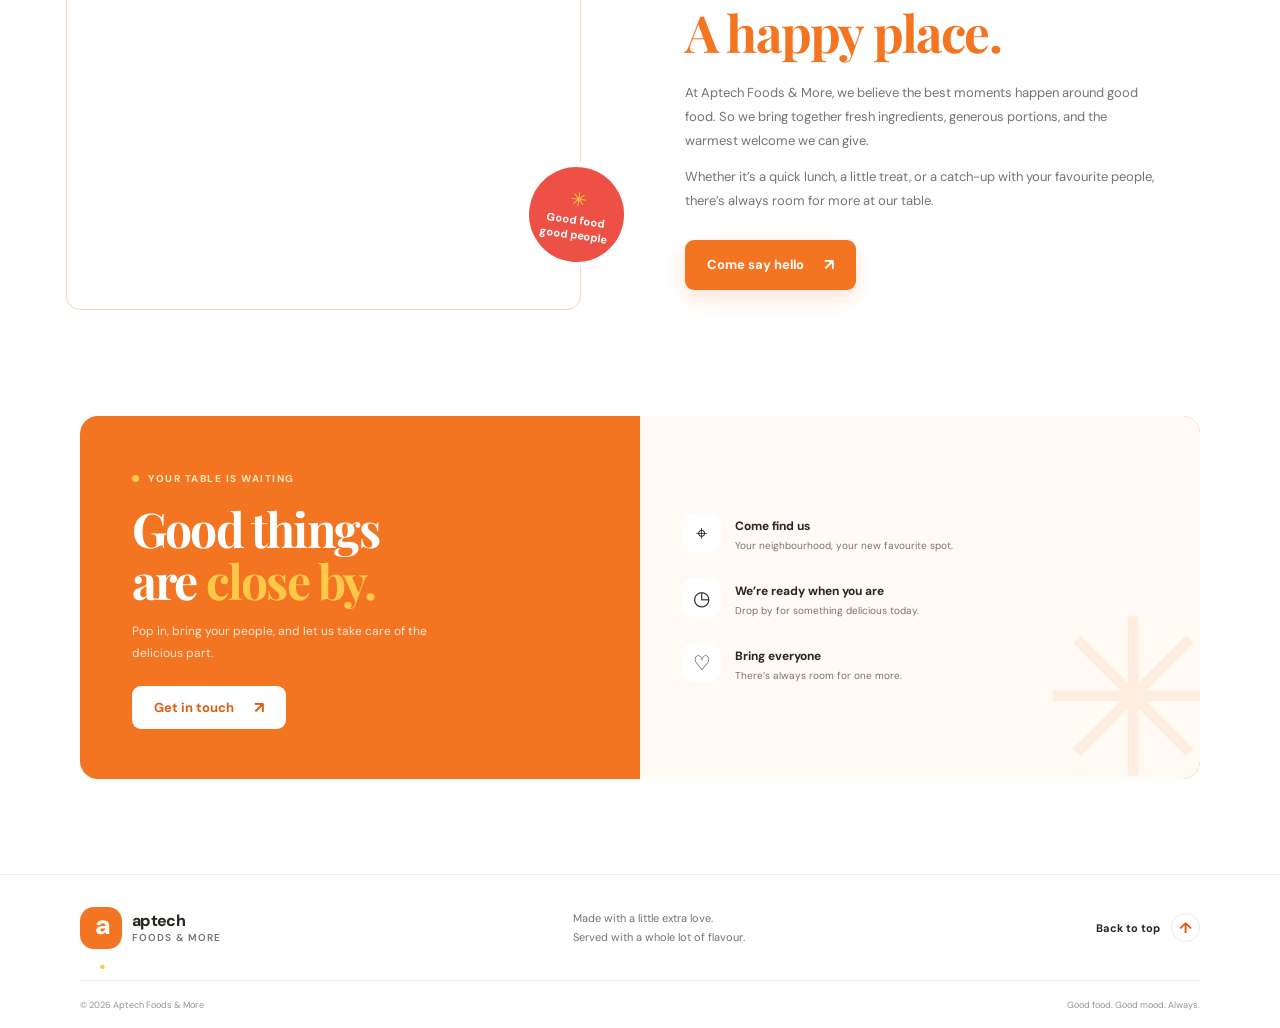
==== commit b2db3685: "Merge pull request #5 from adenueltech/lightmode added lightmode" ====
--- a/index.html
+++ b/index.html
@@ -10,6 +10,7 @@
   <link rel="preconnect" href="https://fonts.gstatic.com" crossorigin>
   <link href="https://fonts.googleapis.com/css2?family=DM+Sans:wght@400;500;600;700;800&family=Playfair+Display:wght@700;800&display=swap" rel="stylesheet">
   <link rel="stylesheet" href="styles.css">
+  <script src="theme.js" defer></script>
   <script src="script.js" defer></script>
 </head>
 <body>
@@ -25,8 +26,8 @@
       <div class="nav-links" id="nav-links">
         <a href="#home">Home</a>
         <a href="#menu">Our menu</a>
-        <a href="about.html">About us</a>
-        <a href="#visit">Find us</a>
+        <a href="#story">Our story</a>
+        <a href="contact.html">Contact us</a>
         <a class="button button-small nav-order" href="order.html">Order now <span aria-hidden="true">↗</span></a>
       </div>
     </nav>
@@ -41,7 +42,7 @@
           <p>Big flavours, fresh ingredients, and the kind of food that makes your day. Come hungry, leave happy.</p>
           <div class="hero-actions">
             <a class="button" href="#menu">Explore our menu <span aria-hidden="true">↗</span></a>
-            <a class="text-link" href="about.html"><span class="play-icon" aria-hidden="true">▶</span> Our story</a>
+            <a class="text-link" href="#story"><span class="play-icon" aria-hidden="true">▶</span> Our story</a>
           </div>
           <div class="hero-social-proof">
             <div class="avatar-stack" aria-hidden="true">
@@ -103,7 +104,7 @@
           <h2>More than a meal.<br><span>A happy place.</span></h2>
           <p>At Aptech Foods &amp; More, we believe the best moments happen around good food. So we bring together fresh ingredients, generous portions, and the warmest welcome we can give.</p>
           <p>Whether it’s a quick lunch, a little treat, or a catch-up with your favourite people, there’s always room for more at our table.</p>
-          <a class="button" href="about.html">Read our story <span aria-hidden="true">↗</span></a>
+          <a class="button" href="#visit">Come say hello <span aria-hidden="true">↗</span></a>
         </div>
       </div>
     </section>
@@ -114,7 +115,7 @@
           <span class="eyebrow"><span class="eyebrow-dot"></span> YOUR TABLE IS WAITING</span>
           <h2>Good things<br>are <span>close by.</span></h2>
           <p>Pop in, bring your people, and let us take care of the delicious part.</p>
-          <a class="button button-light" href="mailto:hello@aptechfoods.com?subject=Hello%20Aptech%20Foods">Get in touch <span aria-hidden="true">↗</span></a>
+          <a class="button button-light" href="contact.html">Get in touch <span aria-hidden="true">↗</span></a>
         </div>
         <div class="visit-details">
           <div><span class="detail-icon" aria-hidden="true">⌖</span><div><strong>Come find us</strong><p>Your neighbourhood, your new favourite spot.</p></div></div>
@@ -136,5 +137,9 @@
   </footer>
 
   <div class="toast" role="status" aria-live="polite"></div>
+  <button class="theme-toggle" id="theme-toggle" type="button" aria-label="Switch to dark mode" aria-pressed="false">
+    <span class="theme-toggle-icon" aria-hidden="true">☾</span>
+    <span class="theme-toggle-label">Dark mode</span>
+  </button>
 </body>
 </html>
--- a/styles.css
+++ b/styles.css
@@ -165,6 +165,23 @@
 .order-form label { margin-top: 4px; font-size: 10px; font-weight: 700; }
 .order-form input { width: 100%; min-height: 42px; padding: 0 12px; border: 1px solid var(--line); border-radius: 8px; outline: none; color: var(--ink); background: white; font: inherit; font-size: 11px; }
 .order-form input:focus { border-color: var(--orange); box-shadow: 0 0 0 3px rgba(244, 117, 33, .12); }
+.delivery-options { display: grid; gap: 8px; min-width: 0; margin: 0 0 5px; padding: 0; border: 0; }
+.delivery-options legend { margin-bottom: 9px; padding: 0; font-size: 10px; font-weight: 700; }
+.order-form .delivery-option { position: relative; display: flex; align-items: center; gap: 11px; min-height: 62px; margin: 0; padding: 10px 12px; border: 1px solid var(--line); border-radius: 9px; background: #fff; cursor: pointer; transition: border-color .2s ease, background .2s ease, box-shadow .2s ease; }
+.delivery-option:has(input:checked) { border-color: #f5b37e; background: #fffaf5; box-shadow: 0 0 0 2px rgba(244, 117, 33, .07); }
+.delivery-option:has(input:focus-visible) { outline: 3px solid rgba(244, 117, 33, .28); outline-offset: 2px; }
+.order-form .delivery-option input { position: absolute; width: 1px; height: 1px; min-height: 0; padding: 0; opacity: 0; }
+.delivery-option-copy { display: grid; flex: 1; gap: 4px; }
+.delivery-option-title { display: flex; align-items: center; gap: 7px; font-size: 11px; font-weight: 700; }
+.delivery-icon { display: grid; width: 24px; height: 24px; place-items: center; border-radius: 7px; color: var(--orange-dark); background: #fff0df; font-size: 14px; }
+.pickup-icon { font-size: 18px; }
+.delivery-option-detail { color: var(--muted); font-size: 9px; font-weight: 400; }
+.delivery-option-check { display: grid; width: 17px; height: 17px; flex: 0 0 auto; place-items: center; border: 1px solid #ded8d0; border-radius: 50%; }
+.delivery-option:has(input:checked) .delivery-option-check { border-color: var(--orange); background: var(--orange); }
+.delivery-option:has(input:checked) .delivery-option-check::after { width: 5px; height: 5px; border-radius: 50%; background: white; content: ""; }
+.delivery-address-field { display: grid; gap: 6px; }
+.delivery-address-field[hidden] { display: none; }
+.order-form .field-hint { color: var(--muted); font-size: 9px; line-height: 1.5; }
 .place-order { width: 100%; min-height: 45px; margin-top: 7px; gap: 10px; cursor: pointer; font-size: 11px; }
 .place-order:disabled { cursor: not-allowed; opacity: .5; box-shadow: none; }
 .order-disclaimer { margin: 13px 0 0; color: var(--muted); font-size: 9px; line-height: 1.6; }
@@ -310,7 +327,51 @@
   .footer-main { min-height: 150px; flex-wrap: wrap; gap: 14px; padding-block: 22px; }
   .footer-main > p { order: 3; width: 100%; }
   .footer-bottom { gap: 12px; font-size: 8px; }
-}
+
+}
+
 @media (prefers-reduced-motion: reduce) {
   *, *::before, *::after { scroll-behavior: auto !important; animation-duration: .01ms !important; animation-iteration-count: 1 !important; transition-duration: .01ms !important; }
 }
+
+:root {
+  color-scheme: light;
+  --page: #ffffff;
+  --surface: #ffffff;
+  --surface-soft: #fffaf4;
+  --text-primary: #29251f;
+  --text-muted: #77736d;
+  --border-color: #f0eae2;
+}
+:root[data-theme="dark"] {
+  color-scheme: dark;
+  --ink: #f5eee7;
+  --muted: #b6aaa0;
+  --cream: #28221d;
+  --line: #3a312a;
+  --page: #171411;
+  --surface: #211d19;
+  --surface-soft: #28221d;
+  --text-primary: #f5eee7;
+  --text-muted: #b6aaa0;
+  --border-color: #3a312a;
+}
+body { color: var(--text-primary); background: var(--page); transition: color .25s ease, background .25s ease; }
+.site-header { background: color-mix(in srgb, var(--page) 94%, transparent); border-color: var(--border-color); }
+.nav-links > a:not(.button) { color: var(--text-muted); }
+.hero, .order-page { background: var(--surface-soft); }
+.menu-card, .floating-note, .floating-rating, .order-menu, .cart-card, .order-confirmation { color: var(--text-primary); background: var(--surface); border-color: var(--border-color); }
+.menu-order { border-color: var(--border-color); }
+.hero-bottom, .footer, .footer-bottom, .back-top span { border-color: var(--border-color); }
+.visit-details { background: var(--surface-soft); }
+.detail-icon, .quantity-controls button, .order-form input { color: var(--text-primary); background: var(--surface); border-color: var(--border-color); }
+.nav-links { background: var(--page); }
+.nav-links > a:not(.button) { border-color: var(--border-color); }
+.theme-toggle { position: fixed; z-index: 30; right: 24px; bottom: max(20px, env(safe-area-inset-bottom)); display: inline-flex; min-height: 48px; align-items: center; gap: 10px; padding: 0 18px; border: 1px solid var(--border-color); border-radius: 999px; color: var(--text-primary); background: var(--surface); box-shadow: 0 8px 28px rgba(0, 0, 0, .18); cursor: pointer; font-size: 12px; font-weight: 700; transition: transform .2s ease, background .25s ease, color .25s ease; }
+.theme-toggle:hover { transform: translateY(-2px); }
+.theme-toggle:focus-visible { outline: 3px solid var(--orange); outline-offset: 3px; }
+.theme-toggle-icon { color: var(--orange); font-size: 18px; line-height: 1; }
+@media (max-width: 680px) {
+  .theme-toggle { right: 16px; bottom: max(16px, env(safe-area-inset-bottom)); }
+  body { padding-bottom: 76px; }
+}
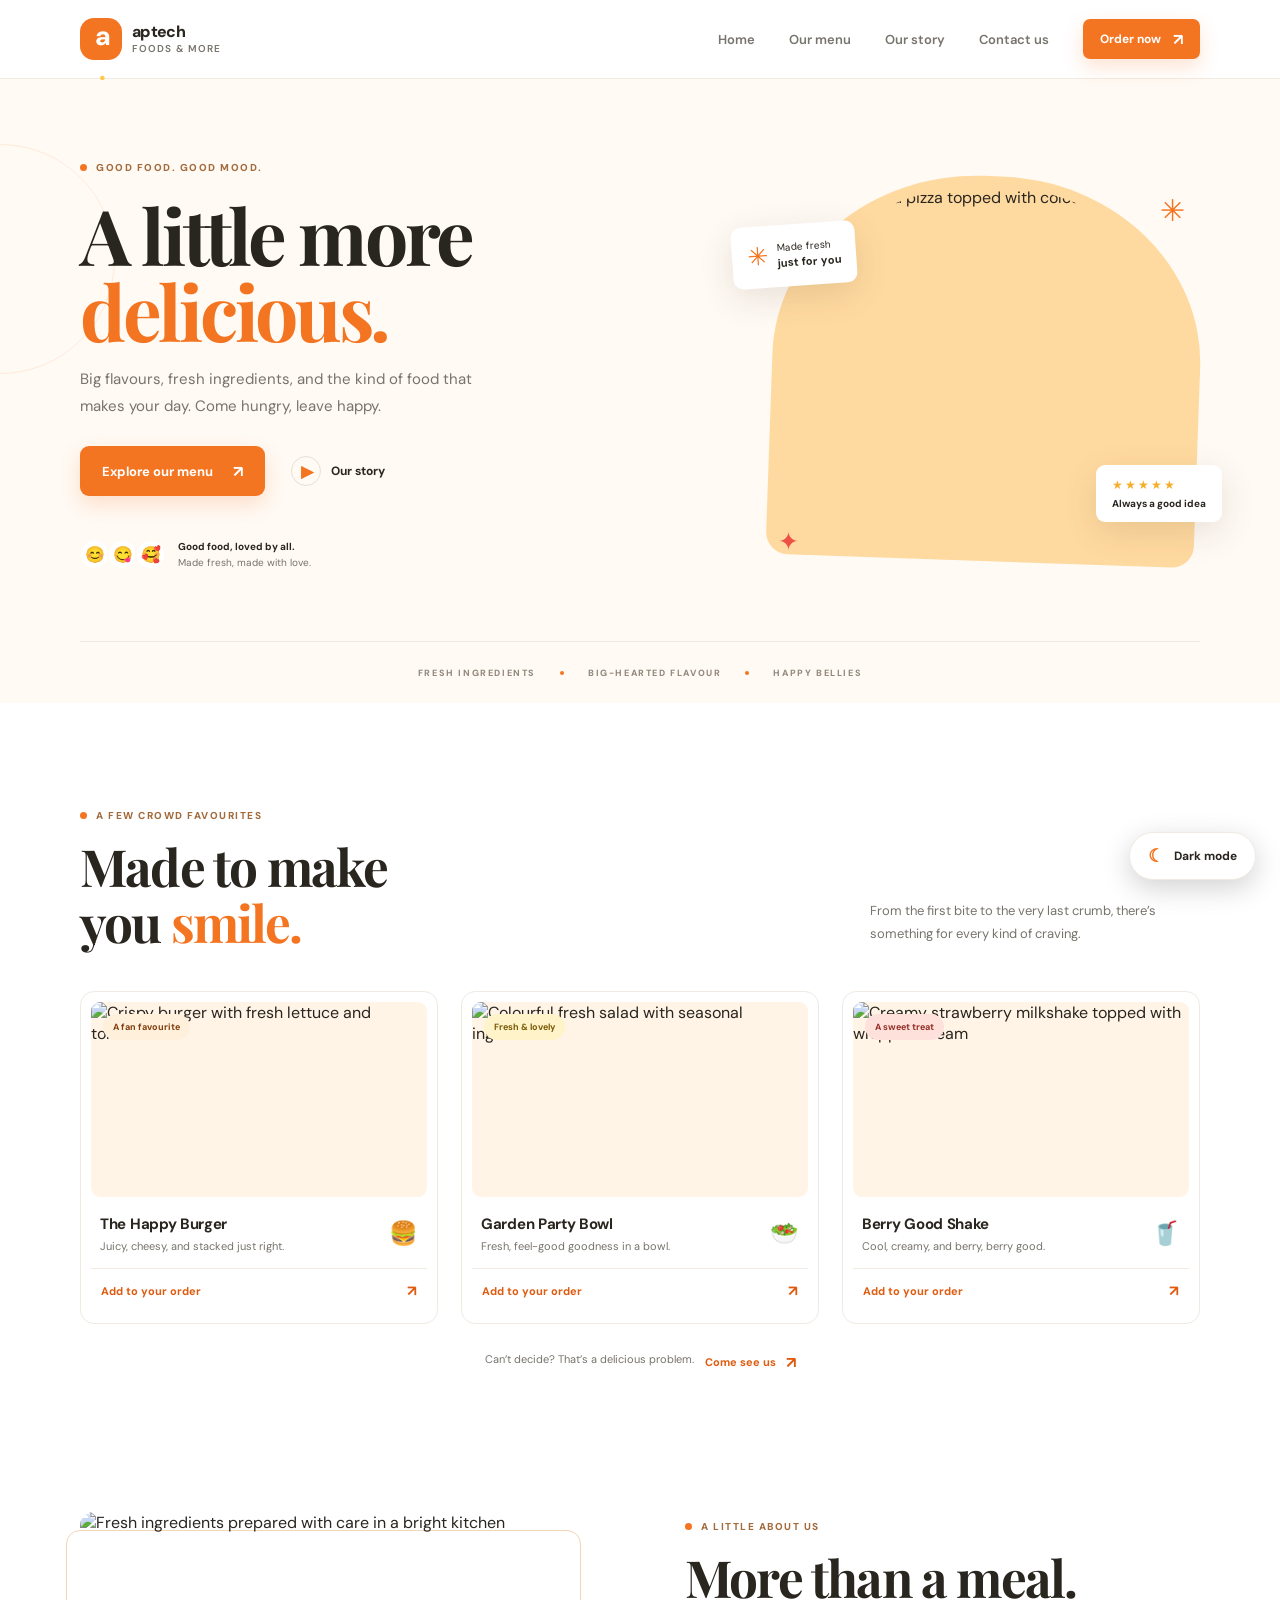
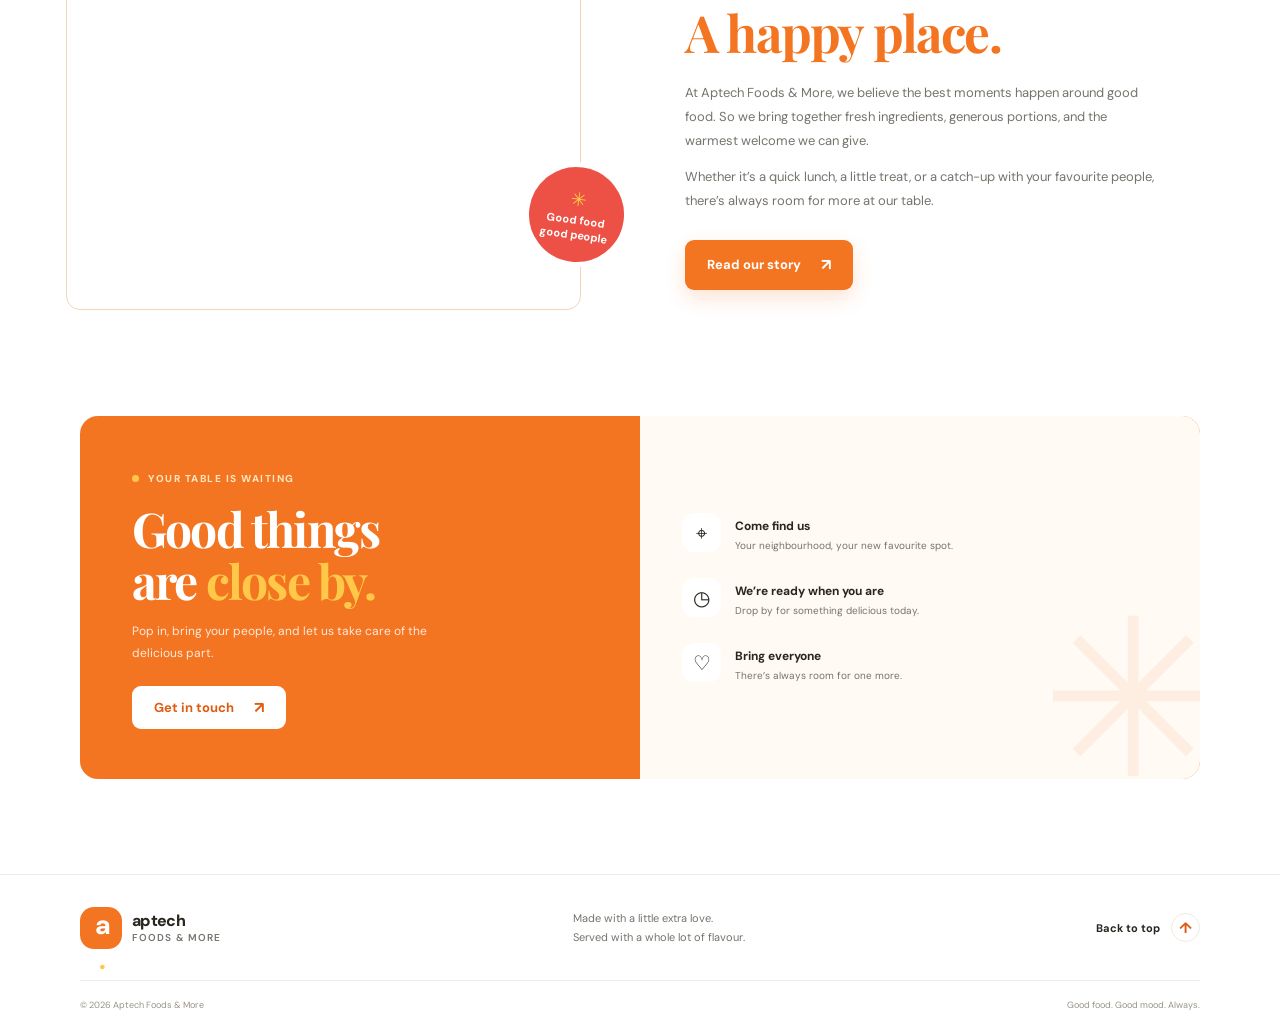
==== commit 21c9b122: "Merge branch 'main' into aboutus" ====
--- a/index.html
+++ b/index.html
@@ -42,7 +42,7 @@
           <p>Big flavours, fresh ingredients, and the kind of food that makes your day. Come hungry, leave happy.</p>
           <div class="hero-actions">
             <a class="button" href="#menu">Explore our menu <span aria-hidden="true">↗</span></a>
-            <a class="text-link" href="#story"><span class="play-icon" aria-hidden="true">▶</span> Our story</a>
+            <a class="text-link" href="about.html"><span class="play-icon" aria-hidden="true">▶</span> Our story</a>
           </div>
           <div class="hero-social-proof">
             <div class="avatar-stack" aria-hidden="true">
@@ -104,7 +104,7 @@
           <h2>More than a meal.<br><span>A happy place.</span></h2>
           <p>At Aptech Foods &amp; More, we believe the best moments happen around good food. So we bring together fresh ingredients, generous portions, and the warmest welcome we can give.</p>
           <p>Whether it’s a quick lunch, a little treat, or a catch-up with your favourite people, there’s always room for more at our table.</p>
-          <a class="button" href="#visit">Come say hello <span aria-hidden="true">↗</span></a>
+          <a class="button" href="about.html">Read our story <span aria-hidden="true">↗</span></a>
         </div>
       </div>
     </section>
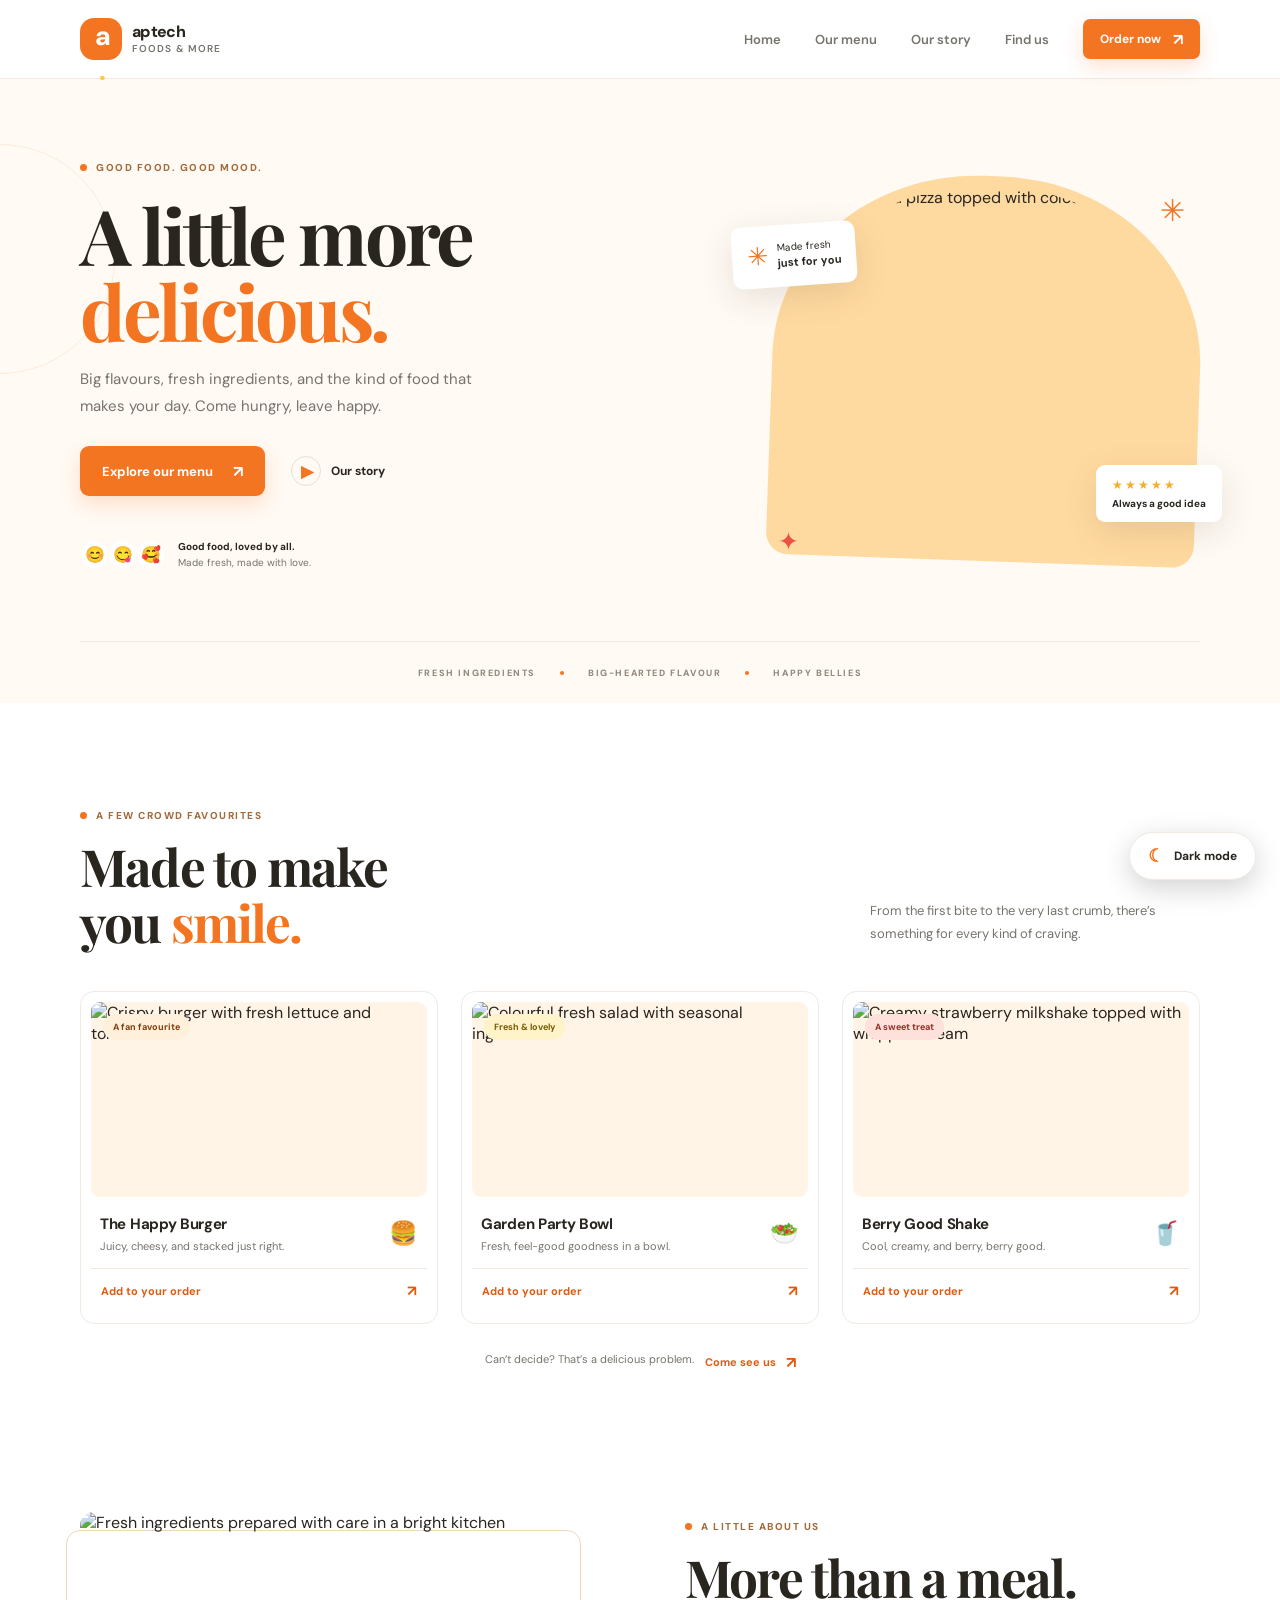
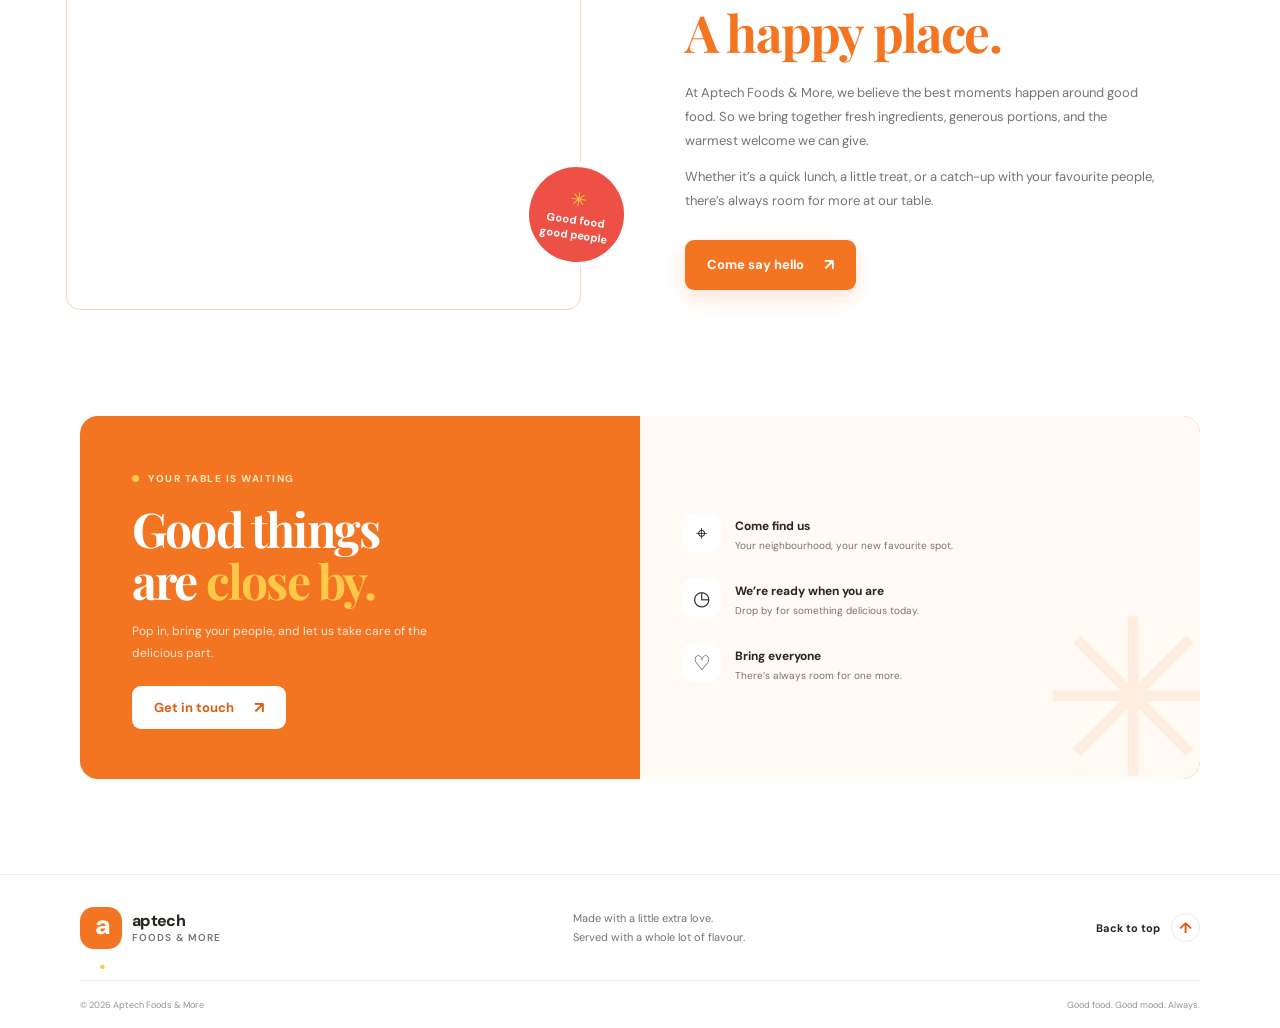
==== commit 9c34d30b: "added lightmode" ====
--- a/index.html
+++ b/index.html
@@ -27,7 +27,7 @@
         <a href="#home">Home</a>
         <a href="#menu">Our menu</a>
         <a href="#story">Our story</a>
-        <a href="contact.html">Contact us</a>
+        <a href="#visit">Find us</a>
         <a class="button button-small nav-order" href="order.html">Order now <span aria-hidden="true">↗</span></a>
       </div>
     </nav>
@@ -42,7 +42,7 @@
           <p>Big flavours, fresh ingredients, and the kind of food that makes your day. Come hungry, leave happy.</p>
           <div class="hero-actions">
             <a class="button" href="#menu">Explore our menu <span aria-hidden="true">↗</span></a>
-            <a class="text-link" href="about.html"><span class="play-icon" aria-hidden="true">▶</span> Our story</a>
+            <a class="text-link" href="#story"><span class="play-icon" aria-hidden="true">▶</span> Our story</a>
           </div>
           <div class="hero-social-proof">
             <div class="avatar-stack" aria-hidden="true">
@@ -104,7 +104,7 @@
           <h2>More than a meal.<br><span>A happy place.</span></h2>
           <p>At Aptech Foods &amp; More, we believe the best moments happen around good food. So we bring together fresh ingredients, generous portions, and the warmest welcome we can give.</p>
           <p>Whether it’s a quick lunch, a little treat, or a catch-up with your favourite people, there’s always room for more at our table.</p>
-          <a class="button" href="about.html">Read our story <span aria-hidden="true">↗</span></a>
+          <a class="button" href="#visit">Come say hello <span aria-hidden="true">↗</span></a>
         </div>
       </div>
     </section>
@@ -115,7 +115,7 @@
           <span class="eyebrow"><span class="eyebrow-dot"></span> YOUR TABLE IS WAITING</span>
           <h2>Good things<br>are <span>close by.</span></h2>
           <p>Pop in, bring your people, and let us take care of the delicious part.</p>
-          <a class="button button-light" href="contact.html">Get in touch <span aria-hidden="true">↗</span></a>
+          <a class="button button-light" href="mailto:hello@aptechfoods.com?subject=Hello%20Aptech%20Foods">Get in touch <span aria-hidden="true">↗</span></a>
         </div>
         <div class="visit-details">
           <div><span class="detail-icon" aria-hidden="true">⌖</span><div><strong>Come find us</strong><p>Your neighbourhood, your new favourite spot.</p></div></div>
--- a/styles.css
+++ b/styles.css
@@ -165,23 +165,6 @@
 .order-form label { margin-top: 4px; font-size: 10px; font-weight: 700; }
 .order-form input { width: 100%; min-height: 42px; padding: 0 12px; border: 1px solid var(--line); border-radius: 8px; outline: none; color: var(--ink); background: white; font: inherit; font-size: 11px; }
 .order-form input:focus { border-color: var(--orange); box-shadow: 0 0 0 3px rgba(244, 117, 33, .12); }
-.delivery-options { display: grid; gap: 8px; min-width: 0; margin: 0 0 5px; padding: 0; border: 0; }
-.delivery-options legend { margin-bottom: 9px; padding: 0; font-size: 10px; font-weight: 700; }
-.order-form .delivery-option { position: relative; display: flex; align-items: center; gap: 11px; min-height: 62px; margin: 0; padding: 10px 12px; border: 1px solid var(--line); border-radius: 9px; background: #fff; cursor: pointer; transition: border-color .2s ease, background .2s ease, box-shadow .2s ease; }
-.delivery-option:has(input:checked) { border-color: #f5b37e; background: #fffaf5; box-shadow: 0 0 0 2px rgba(244, 117, 33, .07); }
-.delivery-option:has(input:focus-visible) { outline: 3px solid rgba(244, 117, 33, .28); outline-offset: 2px; }
-.order-form .delivery-option input { position: absolute; width: 1px; height: 1px; min-height: 0; padding: 0; opacity: 0; }
-.delivery-option-copy { display: grid; flex: 1; gap: 4px; }
-.delivery-option-title { display: flex; align-items: center; gap: 7px; font-size: 11px; font-weight: 700; }
-.delivery-icon { display: grid; width: 24px; height: 24px; place-items: center; border-radius: 7px; color: var(--orange-dark); background: #fff0df; font-size: 14px; }
-.pickup-icon { font-size: 18px; }
-.delivery-option-detail { color: var(--muted); font-size: 9px; font-weight: 400; }
-.delivery-option-check { display: grid; width: 17px; height: 17px; flex: 0 0 auto; place-items: center; border: 1px solid #ded8d0; border-radius: 50%; }
-.delivery-option:has(input:checked) .delivery-option-check { border-color: var(--orange); background: var(--orange); }
-.delivery-option:has(input:checked) .delivery-option-check::after { width: 5px; height: 5px; border-radius: 50%; background: white; content: ""; }
-.delivery-address-field { display: grid; gap: 6px; }
-.delivery-address-field[hidden] { display: none; }
-.order-form .field-hint { color: var(--muted); font-size: 9px; line-height: 1.5; }
 .place-order { width: 100%; min-height: 45px; margin-top: 7px; gap: 10px; cursor: pointer; font-size: 11px; }
 .place-order:disabled { cursor: not-allowed; opacity: .5; box-shadow: none; }
 .order-disclaimer { margin: 13px 0 0; color: var(--muted); font-size: 9px; line-height: 1.6; }
@@ -190,70 +173,9 @@
 .order-confirmation p { margin: 0; color: var(--muted); font-size: 12px; line-height: 1.7; }
 .order-page + .footer .footer-bottom > a { color: var(--orange-dark); font-weight: 700; }
 
-.contact-hero { position: relative; overflow: hidden; padding-top: 83px; background: var(--cream); }
-.contact-hero::before { position: absolute; top: 35px; right: -80px; width: 260px; height: 260px; border: 1px solid rgba(244, 117, 33, .13); border-radius: 50%; content: ""; }
-.contact-hero-grid { display: grid; grid-template-columns: minmax(0, .9fr) minmax(420px, 1.1fr); align-items: center; gap: 86px; }
-.contact-intro { position: relative; padding: 20px 0 30px; }
-.contact-intro h1 { margin: 20px 0 20px; font-family: var(--font-display); font-size: clamp(52px, 6vw, 76px); line-height: 1; letter-spacing: -3.1px; }
-.contact-intro h1 span { color: var(--orange); }
-.contact-intro > p { max-width: 415px; margin-bottom: 35px; color: var(--muted); font-size: 14px; line-height: 1.85; }
-.contact-direct { display: grid; gap: 17px; }
-.direct-link { display: inline-flex; width: fit-content; align-items: center; gap: 13px; transition: transform .2s ease; }
-.direct-link:hover { transform: translateX(4px); }
-.direct-icon { display: grid; width: 38px; height: 38px; place-items: center; border-radius: 11px; color: var(--orange-dark); background: white; box-shadow: 0 7px 20px rgba(68, 44, 22, .07); font-size: 17px; }
-.direct-link small, .direct-link strong { display: block; }
-.direct-link small { margin-bottom: 3px; color: #a36b3c; font-size: 9px; font-weight: 800; letter-spacing: 1.2px; text-transform: uppercase; }
-.direct-link strong { font-size: 12px; }
-.contact-scribble { position: absolute; right: 0; bottom: -9px; color: var(--orange); font-size: 31px; transform: rotate(12deg); }
-.contact-form-wrap { position: relative; z-index: 1; padding: 30px 31px 28px; border: 1px solid #f0e1d0; border-radius: 17px; background: white; box-shadow: 0 22px 55px rgba(80, 46, 16, .08); }
-.form-card-top { display: flex; align-items: center; justify-content: space-between; margin-bottom: 22px; padding-bottom: 17px; border-bottom: 1px solid var(--line); }
-.form-card-label { color: #a36b3c; font-size: 10px; font-weight: 800; letter-spacing: 1.5px; }
-.form-card-stamp { display: grid; width: 31px; height: 31px; place-items: center; border-radius: 10px; color: white; background: var(--orange); font-size: 19px; font-weight: 800; letter-spacing: -2px; transform: rotate(8deg); }
-.form-card-stamp span { color: var(--yellow); }
-.contact-form { display: grid; gap: 15px; }
-.form-row { display: grid; gap: 7px; }
-.form-row label { color: var(--ink); font-size: 10px; font-weight: 700; }
-.form-row input, .form-row select, .form-row textarea { width: 100%; border: 1px solid #ebe4dc; border-radius: 8px; outline: none; color: var(--ink); background: #fffdfb; font: inherit; font-size: 12px; transition: border-color .2s ease, box-shadow .2s ease; }
-.form-row input, .form-row select { height: 43px; padding: 0 12px; }
-.form-row textarea { min-height: 94px; padding: 12px; resize: vertical; }
-.form-row input::placeholder, .form-row textarea::placeholder { color: #b2aaa1; }
-.form-row input:focus, .form-row select:focus, .form-row textarea:focus { border-color: var(--orange); box-shadow: 0 0 0 3px rgba(244, 117, 33, .12); }
-.contact-submit { width: 100%; min-height: 46px; margin-top: 2px; cursor: pointer; }
-.form-note { margin: -3px 0 0; color: #9b948c; font-size: 9px; text-align: center; }
-.contact-success { padding: 12px 14px; border-radius: 8px; color: #52723f; background: #eff8e8; font-size: 11px; line-height: 1.55; }
-.contact-details-section { padding-top: 92px; padding-bottom: 106px; }
-.contact-section-heading { display: flex; align-items: end; justify-content: space-between; gap: 35px; margin-bottom: 38px; }
-.contact-section-heading h2 { margin: 15px 0 0; font-family: var(--font-display); font-size: clamp(40px, 4vw, 52px); line-height: 1.08; letter-spacing: -1.8px; }
-.contact-section-heading h2 span { color: var(--orange); }
-.contact-section-heading > p { max-width: 345px; margin: 0 0 5px; color: var(--muted); font-size: 13px; line-height: 1.8; }
-.contact-info-grid { display: grid; grid-template-columns: 1.05fr .95fr .95fr; gap: 16px; }
-.contact-info-card { position: relative; display: flex; min-height: 238px; flex-direction: column; justify-content: space-between; overflow: hidden; padding: 23px; border: 1px solid var(--line); border-radius: 14px; background: white; }
-.contact-location-card { color: white; border-color: var(--orange); background: var(--orange); }
-.info-card-icon { display: grid; width: 41px; height: 41px; place-items: center; border-radius: 12px; color: var(--orange-dark); background: #fff2e4; font-size: 22px; }
-.icon-yellow { color: #9a7100; background: #fff5ce; }
-.icon-red { color: #b53b31; background: #ffe5e2; }
-.contact-info-card > div:last-of-type { position: relative; z-index: 1; }
-.card-kicker { display: block; margin-bottom: 8px; color: #a36b3c; font-size: 9px; font-weight: 800; letter-spacing: 1.3px; }
-.contact-location-card .card-kicker { color: #ffe4ba; }
-.contact-info-card h3 { margin: 0 0 8px; font-family: var(--font-display); font-size: 22px; line-height: 1.1; letter-spacing: -.6px; }
-.contact-info-card p { max-width: 250px; margin: 0 0 16px; color: var(--muted); font-size: 11px; line-height: 1.7; }
-.contact-location-card p { color: rgba(255,255,255,.8); }
-.contact-info-card .text-link { color: var(--orange-dark); font-size: 10px; }
-.contact-location-card .text-link { color: white; }
-.location-spark { position: absolute; right: -19px; bottom: -48px; color: rgba(255,255,255,.14); font-size: 170px; }
-.hours-list { display: grid; gap: 11px; margin-top: 14px; }
-.hours-list span { display: grid; gap: 4px; padding-bottom: 10px; border-bottom: 1px solid var(--line); }
-.hours-list span:last-child { padding-bottom: 0; border-bottom: 0; }
-.hours-list strong, .hours-list b { font-size: 10px; }
-.hours-list b { color: var(--muted); font-weight: 500; }
-
 @media (min-width: 1400px) { .hero-content { min-height: 535px; } .hero-image-wrap { height: 420px; } }
 @media (max-width: 900px) {
   .section-pad { padding-block: 78px; }
-  .contact-hero { padding-top: 65px; }
-  .contact-hero-grid { grid-template-columns: minmax(0, .9fr) minmax(350px, 1.1fr); gap: 42px; }
-  .contact-intro h1 { font-size: clamp(47px, 6vw, 65px); }
-  .contact-form-wrap { padding-inline: 24px; }
   .hero { padding-top: 55px; padding-bottom: 0; }
   .hero-content { min-height: 420px; grid-template-columns: 1fr 1fr; gap: 35px; }
   .hero-image-wrap { height: 325px; }
@@ -278,17 +200,6 @@
   .nav-links > a:not(.button) { padding: 13px 3px; border-bottom: 1px solid #f5f1eb; }
   .nav-links .nav-order { margin-top: 13px; }
   .hero { padding-top: 48px; }
-  .contact-hero { padding-top: 48px; }
-  .contact-hero-grid { grid-template-columns: 1fr; gap: 46px; }
-  .contact-intro { padding: 0; }
-  .contact-intro h1 { font-size: clamp(52px, 14vw, 72px); }
-  .contact-intro > p { font-size: 13px; }
-  .contact-form-wrap { padding: 23px 18px; }
-  .contact-details-section { padding-top: 68px; padding-bottom: 72px; }
-  .contact-section-heading { display: block; margin-bottom: 28px; }
-  .contact-section-heading > p { margin-top: 14px; }
-  .contact-info-grid { grid-template-columns: 1fr; gap: 14px; }
-  .contact-info-card { min-height: 220px; }
   .hero-content { grid-template-columns: 1fr; gap: 38px; padding-bottom: 36px; }
   .hero h1 { font-size: clamp(56px, 14vw, 72px); }
   .hero-copy > p { max-width: 365px; font-size: 14px; }
